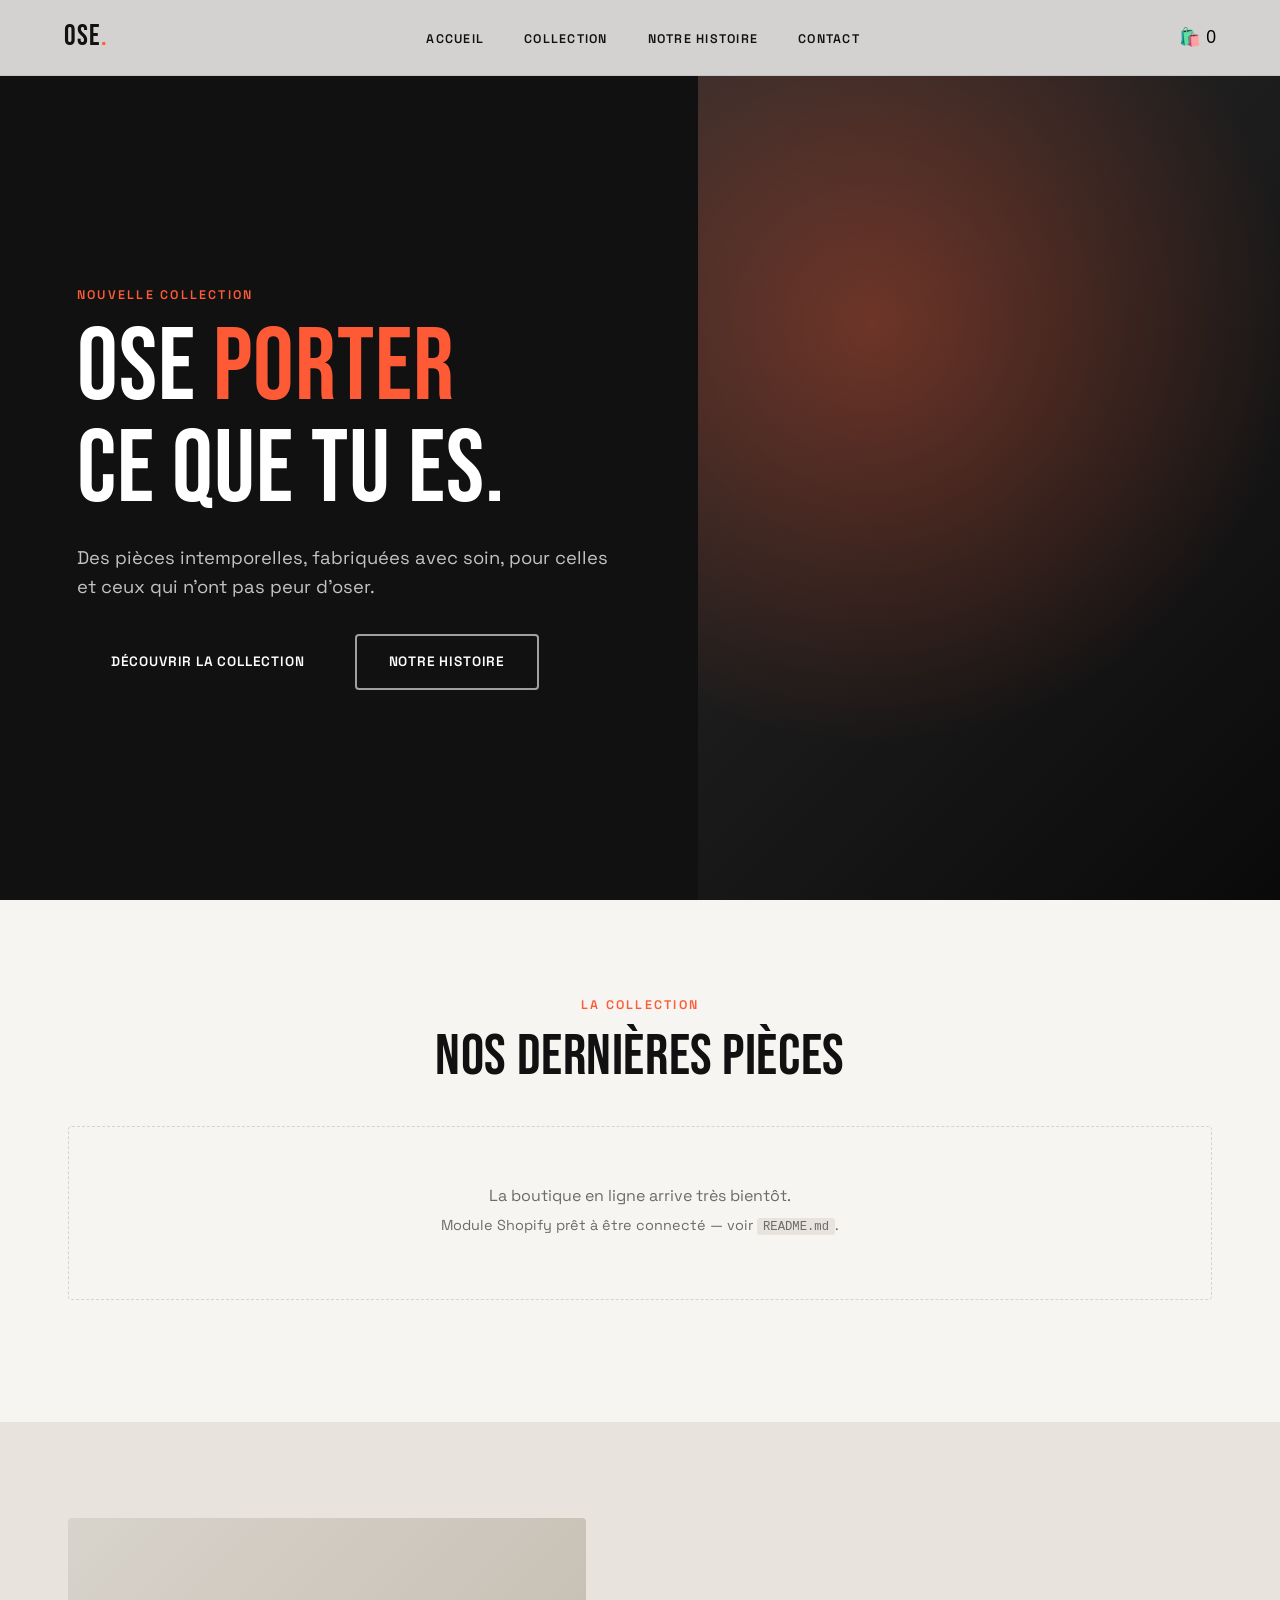
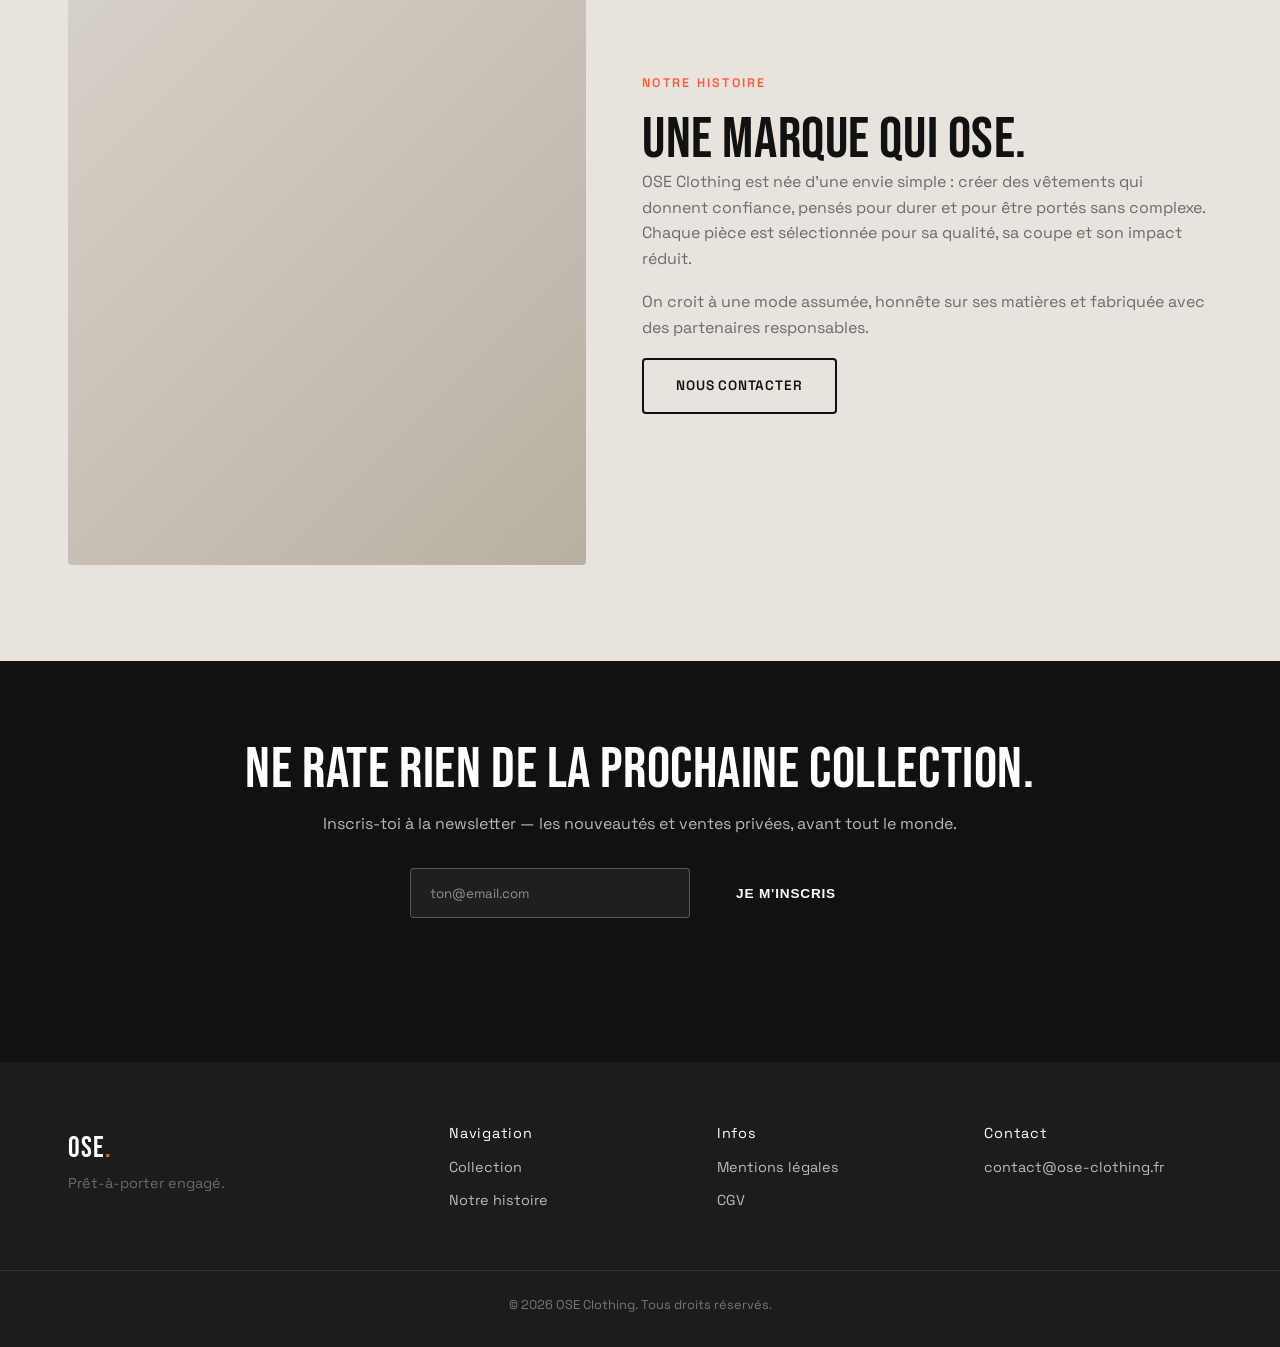
==== index.html @ 342256b7 "Landing page OSE Clothing avec module Shopify Buy Button Site statique inspiré de la structure lubac" ====
<!DOCTYPE html>
<html lang="fr">
<head>
  <meta charset="UTF-8" />
  <meta name="viewport" content="width=device-width, initial-scale=1.0" />
  <title>OSE Clothing — Prêt-à-porter engagé</title>
  <meta name="description" content="OSE Clothing — des vêtements pensés pour oser. Découvrez la collection et commandez en ligne." />
  <meta property="og:type" content="website" />
  <meta property="og:url" content="https://ose-clothing.fr/" />
  <meta property="og:title" content="OSE Clothing — Prêt-à-porter engagé" />
  <meta property="og:description" content="Des vêtements pensés pour oser. Découvrez la collection et commandez en ligne." />
  <meta property="og:image" content="https://ose-clothing.fr/og-image.jpg" />
  <meta name="twitter:card" content="summary_large_image" />
  <link rel="canonical" href="https://ose-clothing.fr/" />
  <link rel="icon" type="image/svg+xml" href="favicon.svg" />
  <link rel="preconnect" href="https://fonts.googleapis.com" />
  <link rel="preconnect" href="https://fonts.gstatic.com" crossorigin />
  <link href="https://fonts.googleapis.com/css2?family=Bebas+Neue&family=Space+Grotesk:wght@300;400;500;600;700&display=swap" rel="stylesheet" />
  <link rel="stylesheet" href="style.css" />
</head>
<body>

  <!-- ── NAVBAR ── -->
  <header id="navbar">
    <a href="#accueil" class="nav-logo">OSE<span>.</span></a>
    <nav>
      <ul class="nav-links" id="navLinks">
        <li><a href="#accueil">Accueil</a></li>
        <li><a href="#collection">Collection</a></li>
        <li><a href="#story">Notre histoire</a></li>
        <li><a href="#contact">Contact</a></li>
      </ul>
    </nav>
    <div class="nav-actions">
      <button class="cart-btn" id="cartBtn" aria-label="Panier">
        🛍️ <span id="cartCount">0</span>
      </button>
      <button class="nav-toggle" id="navToggle" aria-label="Menu">
        <span></span><span></span><span></span>
      </button>
    </div>
  </header>

  <!-- ── HERO ── -->
  <section id="accueil" class="hero">
    <div class="hero-content">
      <p class="eyebrow">Nouvelle collection</p>
      <h1>OSE <em>porter</em><br>ce que tu es.</h1>
      <p class="lead">Des pièces intemporelles, fabriquées avec soin, pour celles et ceux qui n'ont pas peur d'oser.</p>
      <div class="hero-actions">
        <a href="#collection" class="btn btn-primary">Découvrir la collection</a>
        <a href="#story" class="btn btn-ghost">Notre histoire</a>
      </div>
    </div>
    <div class="hero-visual" aria-hidden="true"></div>
  </section>

  <!-- ── COLLECTION / SHOPIFY ── -->
  <section id="collection" class="collection">
    <div class="container">
      <p class="eyebrow center">La collection</p>
      <h2 class="center">Nos dernières pièces</h2>

      <!-- Module boutique Shopify (Buy Button).
           Ce bloc est rempli automatiquement par le SDK Shopify Buy Button
           configuré dans script.js. Voir README.md pour brancher votre
           boutique Shopify (domaine + storefront access token + IDs produits). -->
      <div id="shopify-collection" class="shopify-collection">
        <!-- Fallback affiché tant que Shopify n'est pas connecté -->
        <div class="shop-placeholder">
          <p>La boutique en ligne arrive très bientôt.</p>
          <p class="muted">Module Shopify prêt à être connecté — voir <code>README.md</code>.</p>
        </div>
      </div>
    </div>
  </section>

  <!-- ── STORY ── -->
  <section id="story" class="story">
    <div class="container story-grid">
      <div class="story-visual" aria-hidden="true"></div>
      <div class="story-text">
        <p class="eyebrow">Notre histoire</p>
        <h2>Une marque qui ose.</h2>
        <p>OSE Clothing est née d'une envie simple : créer des vêtements qui donnent confiance, pensés pour durer et pour être portés sans complexe. Chaque pièce est sélectionnée pour sa qualité, sa coupe et son impact réduit.</p>
        <p>On croit à une mode assumée, honnête sur ses matières et fabriquée avec des partenaires responsables.</p>
        <a href="#contact" class="btn btn-outline">Nous contacter</a>
      </div>
    </div>
  </section>

  <!-- ── NEWSLETTER ── -->
  <section class="newsletter">
    <div class="container">
      <h2>Ne rate rien de la prochaine collection.</h2>
      <p>Inscris-toi à la newsletter — les nouveautés et ventes privées, avant tout le monde.</p>
      <form class="newsletter-form" id="newsletterForm">
        <input type="email" name="email" placeholder="ton@email.com" required />
        <button type="submit" class="btn btn-primary">Je m'inscris</button>
      </form>
      <p class="form-note" id="newsletterNote"></p>
    </div>
  </section>

  <!-- ── CONTACT / FOOTER ── -->
  <footer id="contact" class="footer">
    <div class="container footer-grid">
      <div>
        <a href="#accueil" class="nav-logo">OSE<span>.</span></a>
        <p class="muted">Prêt-à-porter engagé.</p>
      </div>
      <div>
        <h4>Navigation</h4>
        <ul>
          <li><a href="#collection">Collection</a></li>
          <li><a href="#story">Notre histoire</a></li>
        </ul>
      </div>
      <div>
        <h4>Infos</h4>
        <ul>
          <li><a href="mentions-legales.html">Mentions légales</a></li>
          <li><a href="cgv.html">CGV</a></li>
        </ul>
      </div>
      <div>
        <h4>Contact</h4>
        <ul>
          <li><a href="mailto:contact@ose-clothing.fr">contact@ose-clothing.fr</a></li>
        </ul>
      </div>
    </div>
    <p class="copyright">© <span id="year"></span> OSE Clothing. Tous droits réservés.</p>
  </footer>

  <script src="script.js"></script>
</body>
</html>
---- style.css ----
/* ============================================================
   OSE CLOTHING — STYLES
   ============================================================ */

:root {
  --black:        #111111;
  --off-black:    #1C1C1C;
  --white:        #FFFFFF;
  --off-white:    #F7F5F2;
  --stone:        #E8E3DC;
  --accent:       #FF5A36;
  --accent-dark:  #E1481F;
  --gray:         #6B6B6B;
  --light-gray:   #D8D3CB;

  --font-display: 'Bebas Neue', Impact, sans-serif;
  --font-sans:    'Space Grotesk', system-ui, sans-serif;

  --nav-h: 76px;
  --radius: 4px;
  --transition: .3s cubic-bezier(.4,0,.2,1);
}

*, *::before, *::after { box-sizing: border-box; margin: 0; padding: 0; }
html { scroll-behavior: smooth; font-size: 16px; }
body {
  font-family: var(--font-sans);
  background: var(--off-white);
  color: var(--black);
  line-height: 1.6;
  overflow-x: hidden;
}
img { max-width: 100%; height: auto; display: block; }
a { color: inherit; text-decoration: none; }
ul { list-style: none; }

.container {
  max-width: 1240px;
  margin: 0 auto;
  padding: 0 clamp(1.25rem, 5vw, 3rem);
}

h1, h2, h3, h4 {
  font-family: var(--font-display);
  font-weight: 400;
  letter-spacing: .01em;
  line-height: 1;
  text-transform: uppercase;
}
h1 { font-size: clamp(3rem, 8vw, 6.5rem); }
h2 { font-size: clamp(2.2rem, 5vw, 3.6rem); }
h3 { font-size: clamp(1.4rem, 2.5vw, 1.9rem); }
em { font-style: normal; color: var(--accent); }
p { color: var(--gray); }
p.lead { font-size: 1.15rem; color: var(--off-black); max-width: 46ch; }
.muted { color: var(--gray); font-size: .9rem; }

.eyebrow {
  display: inline-block;
  font-size: .78rem;
  font-weight: 600;
  letter-spacing: .18em;
  text-transform: uppercase;
  color: var(--accent);
  margin-bottom: .75rem;
}
.center { text-align: center; display: block; }
h2.center { text-align: center; margin-bottom: 2.5rem; }

/* ── Buttons ── */
.btn {
  display: inline-flex;
  align-items: center;
  gap: .5rem;
  padding: .95rem 2rem;
  border-radius: var(--radius);
  font-size: .85rem;
  font-weight: 600;
  letter-spacing: .06em;
  text-transform: uppercase;
  cursor: pointer;
  border: 2px solid transparent;
  transition: all var(--transition);
  white-space: nowrap;
}
.btn-primary { background: var(--black); color: var(--white); }
.btn-primary:hover { background: var(--accent); transform: translateY(-2px); }
.btn-ghost { color: var(--white); border-color: rgba(255,255,255,.6); }
.btn-ghost:hover { background: rgba(255,255,255,.12); border-color: var(--white); }
.btn-outline { color: var(--black); border-color: var(--black); }
.btn-outline:hover { background: var(--black); color: var(--white); }

/* ── NAVBAR ── */
#navbar {
  position: fixed; top: 0; left: 0; right: 0; height: var(--nav-h);
  display: flex; align-items: center; justify-content: space-between;
  padding: 0 5%; z-index: 1000;
  background: rgba(247,245,242,.85);
  backdrop-filter: blur(16px) saturate(160%);
  -webkit-backdrop-filter: blur(16px) saturate(160%);
  border-bottom: 1px solid rgba(17,17,17,.08);
}
.nav-logo {
  font-family: var(--font-display);
  font-size: 1.8rem;
  letter-spacing: .04em;
}
.nav-logo span { color: var(--accent); }
.nav-links { display: flex; gap: 2.5rem; }
.nav-links a {
  font-size: .78rem; font-weight: 600; letter-spacing: .1em; text-transform: uppercase;
  position: relative;
}
.nav-links a::after {
  content: ''; position: absolute; bottom: -6px; left: 0; width: 0; height: 2px;
  background: var(--accent); transition: width var(--transition);
}
.nav-links a:hover::after { width: 100%; }
.nav-actions { display: flex; align-items: center; gap: 1.25rem; }
.cart-btn {
  background: none; border: none; cursor: pointer; font-size: 1.1rem;
  display: flex; align-items: center; gap: .35rem;
}
.nav-toggle {
  display: none; flex-direction: column; gap: 5px; background: none; border: none; cursor: pointer; padding: 8px;
}
.nav-toggle span { display: block; width: 24px; height: 2px; background: var(--black); }

@media (max-width: 820px) {
  .nav-links {
    display: none; position: fixed; top: var(--nav-h); left: 0; right: 0;
    flex-direction: column; gap: 0; background: var(--off-white);
    border-bottom: 1px solid var(--light-gray); padding: .5rem 0;
  }
  .nav-links.open { display: flex; }
  .nav-links a { display: block; padding: 1rem 6%; }
  .nav-toggle { display: flex; }
}

/* ── HERO ── */
.hero {
  min-height: 100vh; padding-top: var(--nav-h);
  display: grid; grid-template-columns: 1.2fr 1fr;
  background: var(--black); color: var(--white);
  overflow: hidden;
}
.hero-content {
  display: flex; flex-direction: column; justify-content: center;
  padding: 3rem clamp(1.5rem, 6vw, 5rem);
}
.hero h1 { color: var(--white); margin-bottom: 1.25rem; }
.hero .lead { color: rgba(255,255,255,.75); margin-bottom: 2rem; }
.hero-actions { display: flex; gap: 1rem; flex-wrap: wrap; }
.hero-visual {
  background:
    radial-gradient(circle at 30% 30%, rgba(255,90,54,.35), transparent 60%),
    linear-gradient(135deg, #2A2A2A, #0A0A0A);
}
@media (max-width: 820px) {
  .hero { grid-template-columns: 1fr; }
  .hero-visual { min-height: 280px; order: -1; }
}

/* ── COLLECTION ── */
.collection { padding: 6rem 0; }
.shopify-collection { min-height: 200px; }
.shop-placeholder {
  border: 1px dashed var(--light-gray);
  border-radius: var(--radius);
  padding: 3.5rem 1.5rem;
  text-align: center;
}
.shop-placeholder p { margin-bottom: .35rem; }
.shop-placeholder code {
  background: var(--stone); padding: .1rem .4rem; border-radius: 3px; font-size: .85em;
}

/* product cards injected by Shopify Buy SDK land in this grid */
.shopify-buy-frame--product {
  border-radius: var(--radius) !important;
}

/* ── STORY ── */
.story { padding: 6rem 0; background: var(--stone); }
.story-grid {
  display: grid; grid-template-columns: 1fr 1.1fr; gap: 3.5rem; align-items: center;
}
.story-visual {
  aspect-ratio: 4/5; border-radius: var(--radius);
  background: linear-gradient(135deg, #D8D3CB, #B8B0A2);
}
.story-text p { margin-bottom: 1.1rem; }
@media (max-width: 820px) {
  .story-grid { grid-template-columns: 1fr; }
  .story-visual { aspect-ratio: 16/9; }
}

/* ── NEWSLETTER ── */
.newsletter {
  padding: 5rem 0; background: var(--black); color: var(--white); text-align: center;
}
.newsletter h2 { color: var(--white); margin-bottom: .75rem; }
.newsletter p { color: rgba(255,255,255,.7); margin-bottom: 2rem; }
.newsletter-form {
  display: flex; gap: .75rem; justify-content: center; flex-wrap: wrap; max-width: 460px; margin: 0 auto;
}
.newsletter-form input {
  flex: 1; min-width: 220px; padding: .95rem 1.2rem; border-radius: var(--radius);
  border: 1px solid rgba(255,255,255,.25); background: rgba(255,255,255,.06); color: var(--white); font-family: inherit;
}
.newsletter-form input::placeholder { color: rgba(255,255,255,.5); }
.form-note { margin-top: 1rem; font-size: .85rem; color: var(--accent); min-height: 1.2em; }

/* ── FOOTER ── */
.footer { background: var(--off-black); color: rgba(255,255,255,.7); padding: 4rem 0 2rem; }
.footer-grid {
  display: grid; grid-template-columns: 1.5fr 1fr 1fr 1fr; gap: 2.5rem; margin-bottom: 3rem;
}
.footer h4 { font-family: var(--font-sans); text-transform: none; font-size: .9rem; letter-spacing: .05em; color: var(--white); margin-bottom: 1rem; }
.footer ul li { margin-bottom: .6rem; font-size: .9rem; }
.footer ul a:hover { color: var(--accent); }
.footer .nav-logo { color: var(--white); }
.copyright {
  text-align: center; font-size: .8rem; color: rgba(255,255,255,.4);
  border-top: 1px solid rgba(255,255,255,.1); padding-top: 1.5rem;
}
@media (max-width: 820px) {
  .footer-grid { grid-template-columns: 1fr 1fr; }
}
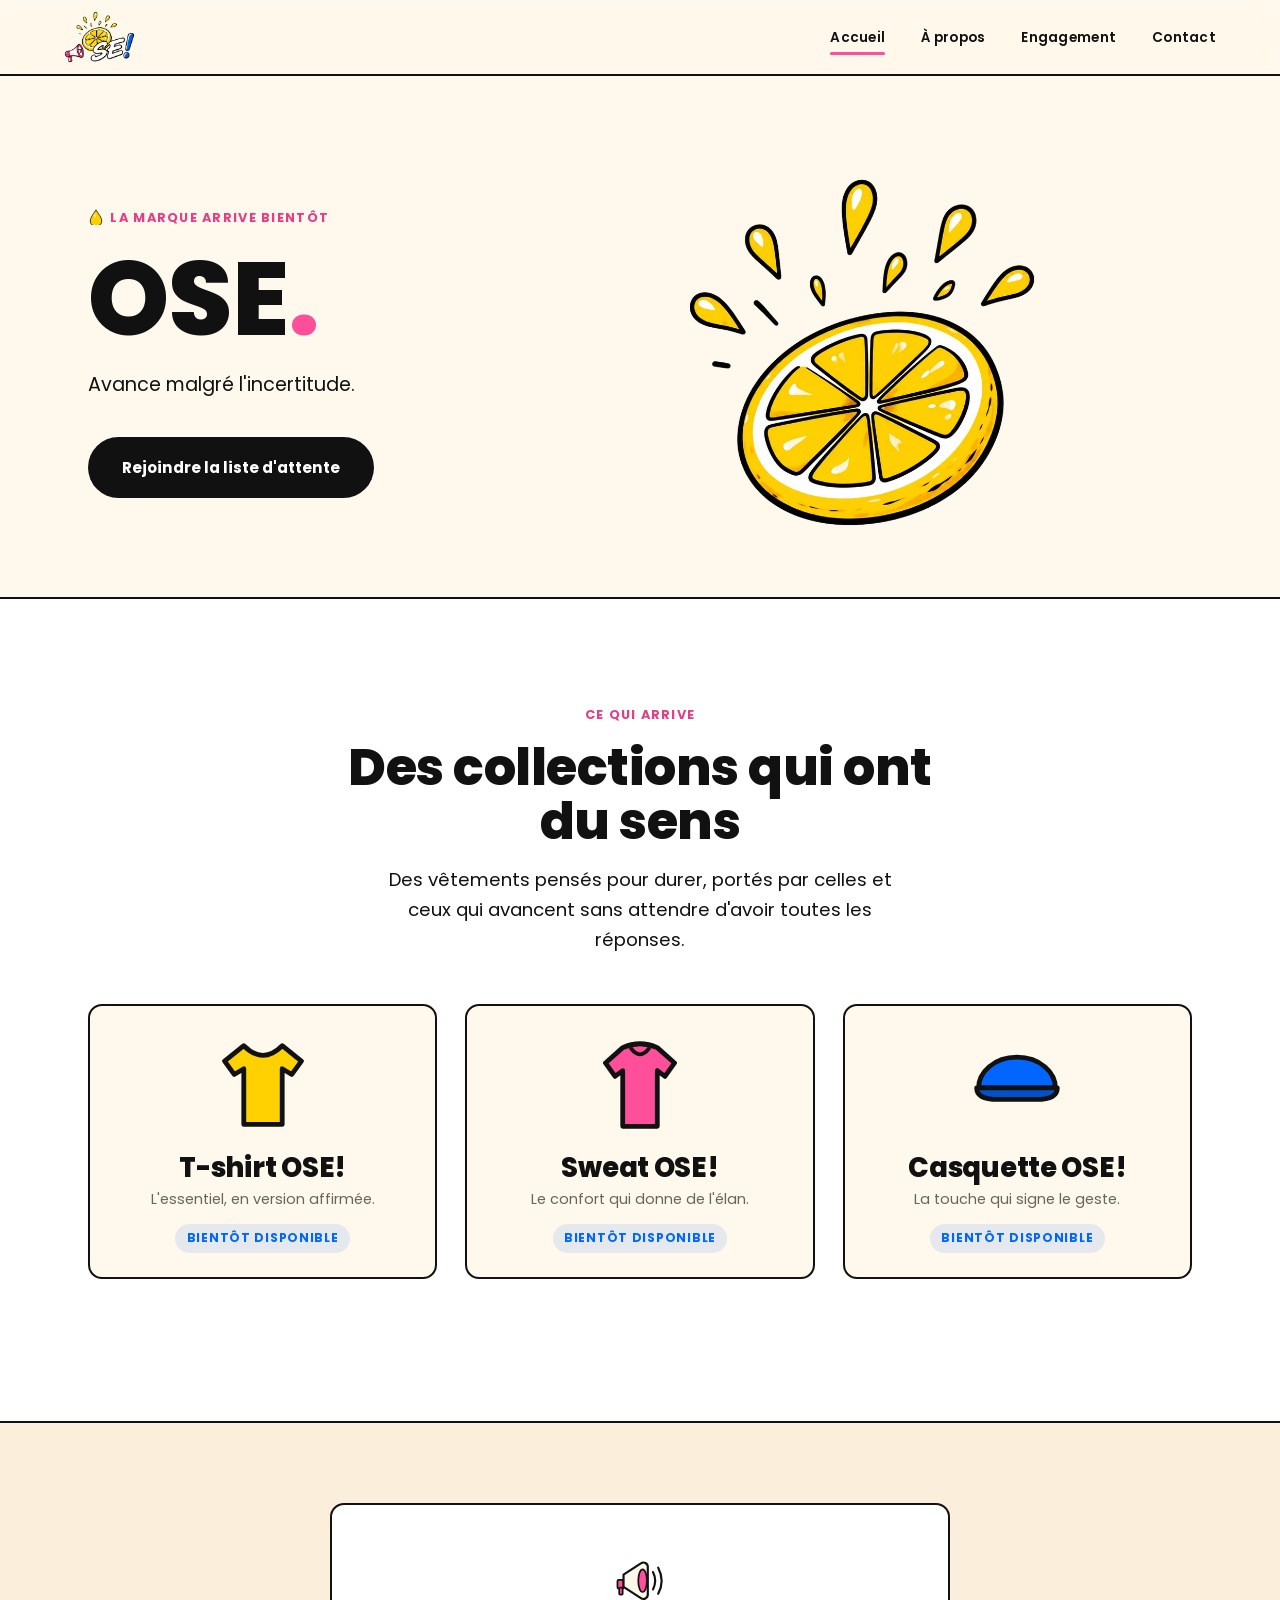
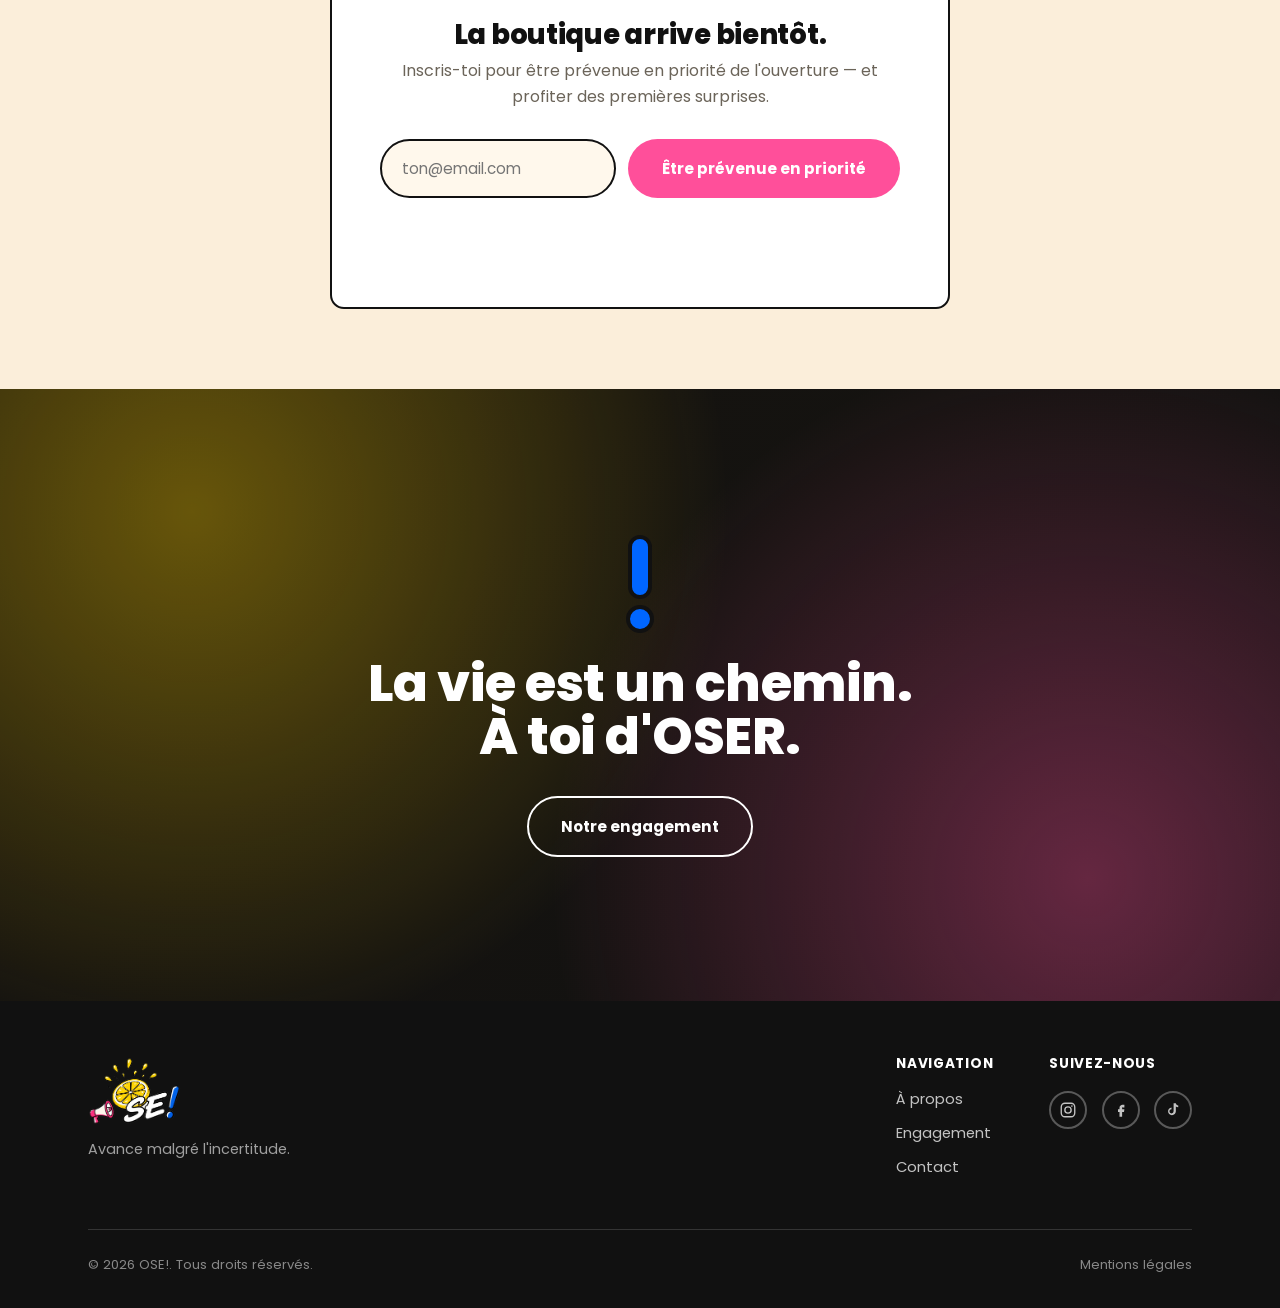
==== commit fe117248: "Fix favicon : utiliser la vraie photo du citron, pas la recréation SVG Le favicon.svg (recréation ve" ====
--- a/index.html
+++ b/index.html
@@ -1,138 +1,158 @@
 <!DOCTYPE html>
 <html lang="fr">
 <head>
-  <meta charset="UTF-8" />
-  <meta name="viewport" content="width=device-width, initial-scale=1.0" />
-  <title>OSE Clothing — Prêt-à-porter engagé</title>
-  <meta name="description" content="OSE Clothing — des vêtements pensés pour oser. Découvrez la collection et commandez en ligne." />
-  <meta property="og:type" content="website" />
-  <meta property="og:url" content="https://ose-clothing.fr/" />
-  <meta property="og:title" content="OSE Clothing — Prêt-à-porter engagé" />
-  <meta property="og:description" content="Des vêtements pensés pour oser. Découvrez la collection et commandez en ligne." />
-  <meta property="og:image" content="https://ose-clothing.fr/og-image.jpg" />
-  <meta name="twitter:card" content="summary_large_image" />
-  <link rel="canonical" href="https://ose-clothing.fr/" />
-  <link rel="icon" type="image/svg+xml" href="favicon.svg" />
-  <link rel="preconnect" href="https://fonts.googleapis.com" />
-  <link rel="preconnect" href="https://fonts.gstatic.com" crossorigin />
-  <link href="https://fonts.googleapis.com/css2?family=Bebas+Neue&family=Space+Grotesk:wght@300;400;500;600;700&display=swap" rel="stylesheet" />
-  <link rel="stylesheet" href="style.css" />
+<meta charset="UTF-8" />
+<meta name="viewport" content="width=device-width, initial-scale=1.0" />
+<title>OSE! — Avance malgré l'incertitude.</title>
+<meta name="description" content="OSE! est une marque de vêtements et accessoires pour celles et ceux qui avancent malgré l'incertitude. Rejoignez la liste d'attente avant l'ouverture de la boutique." />
+<meta property="og:type" content="website" />
+<meta property="og:url" content="https://ose-clothing.fr/" />
+<meta property="og:title" content="OSE! — Avance malgré l'incertitude." />
+<meta property="og:description" content="Une marque de vêtements et accessoires pour celles et ceux qui avancent malgré l'incertitude. Rejoignez la liste d'attente." />
+<meta property="og:image" content="https://ose-clothing.fr/assets/img/og-image.jpg" />
+<meta name="twitter:card" content="summary_large_image" />
+<link rel="canonical" href="https://ose-clothing.fr/" />
+<link rel="icon" type="image/png" sizes="32x32" href="/favicon-32.png" />
+<link rel="icon" type="image/png" sizes="512x512" href="/favicon-512.png" />
+<link rel="apple-touch-icon" href="/apple-touch-icon.png" />
+<link rel="stylesheet" href="/style.css" />
 </head>
 <body>
 
-  <!-- ── NAVBAR ── -->
-  <header id="navbar">
-    <a href="#accueil" class="nav-logo">OSE<span>.</span></a>
-    <nav>
-      <ul class="nav-links" id="navLinks">
-        <li><a href="#accueil">Accueil</a></li>
-        <li><a href="#collection">Collection</a></li>
-        <li><a href="#story">Notre histoire</a></li>
-        <li><a href="#contact">Contact</a></li>
-      </ul>
-    </nav>
-    <div class="nav-actions">
-      <button class="cart-btn" id="cartBtn" aria-label="Panier">
-        🛍️ <span id="cartCount">0</span>
-      </button>
-      <button class="nav-toggle" id="navToggle" aria-label="Menu">
-        <span></span><span></span><span></span>
-      </button>
-    </div>
-  </header>
+<header id="navbar">
+  <a href="/" class="logo-lockup" aria-label="OSE! — accueil">
+    <picture>
+      <source srcset="/assets/img/logo.webp" type="image/webp" />
+      <img src="/assets/img/logo.png" alt="OSE!" class="logo-img" width="900" height="661" />
+    </picture>
+  </a>
+  <nav>
+    <ul class="nav-links" id="navLinks">
+      <li><a href="/" class="active">Accueil</a></li>
+      <li><a href="/a-propos/">À propos</a></li>
+      <li><a href="/engagement/">Engagement</a></li>
+      <li><a href="/contact/">Contact</a></li>
+    </ul>
+  </nav>
+  <button class="nav-toggle" id="navToggle" aria-label="Menu">
+    <span></span><span></span><span></span>
+  </button>
+</header>
 
-  <!-- ── HERO ── -->
-  <section id="accueil" class="hero">
+<section class="hero">
+  <div class="container">
     <div class="hero-content">
-      <p class="eyebrow">Nouvelle collection</p>
-      <h1>OSE <em>porter</em><br>ce que tu es.</h1>
-      <p class="lead">Des pièces intemporelles, fabriquées avec soin, pour celles et ceux qui n'ont pas peur d'oser.</p>
+      <p class="eyebrow">
+        <svg width="16" height="16"><use href="/assets/icons.svg#icon-drop"/></svg>
+        La marque arrive bientôt
+      </p>
+      <h1>OSE<span class="dot">.</span></h1>
+      <p class="lead">Avance malgré l'incertitude.</p>
       <div class="hero-actions">
-        <a href="#collection" class="btn btn-primary">Découvrir la collection</a>
-        <a href="#story" class="btn btn-ghost">Notre histoire</a>
+        <a href="#liste-attente" class="btn btn-primary">Rejoindre la liste d'attente</a>
       </div>
     </div>
-    <div class="hero-visual" aria-hidden="true"></div>
-  </section>
+    <div class="hero-visual" aria-hidden="true">
+      <picture>
+        <source srcset="/assets/img/citron.webp" type="image/webp" />
+        <img src="/assets/img/citron.png" alt="" class="lemon-hero" width="699" height="700" loading="eager" />
+      </picture>
+    </div>
+  </div>
+</section>
 
-  <!-- ── COLLECTION / SHOPIFY ── -->
-  <section id="collection" class="collection">
-    <div class="container">
-      <p class="eyebrow center">La collection</p>
-      <h2 class="center">Nos dernières pièces</h2>
+<section class="collections" id="collections">
+  <div class="container">
+    <div class="section-head">
+      <p class="eyebrow center">Ce qui arrive</p>
+      <h2 class="center">Des collections qui ont du sens</h2>
+      <p class="lead center" style="margin: 0 auto;">Des vêtements pensés pour durer, portés par celles et ceux qui avancent sans attendre d'avoir toutes les réponses.</p>
+    </div>
+    <div class="product-grid">
+      <div class="product-card">
+        <svg class="product-icon"><use href="/assets/icons.svg#icon-tshirt"/></svg>
+        <h3>T-shirt OSE!</h3>
+        <p class="muted">L'essentiel, en version affirmée.</p>
+        <span class="tag">Bientôt disponible</span>
+      </div>
+      <div class="product-card">
+        <svg class="product-icon"><use href="/assets/icons.svg#icon-hoodie"/></svg>
+        <h3>Sweat OSE!</h3>
+        <p class="muted">Le confort qui donne de l'élan.</p>
+        <span class="tag">Bientôt disponible</span>
+      </div>
+      <div class="product-card">
+        <svg class="product-icon"><use href="/assets/icons.svg#icon-cap"/></svg>
+        <h3>Casquette OSE!</h3>
+        <p class="muted">La touche qui signe le geste.</p>
+        <span class="tag">Bientôt disponible</span>
+      </div>
+    </div>
+  </div>
+</section>
 
-      <!-- Module boutique Shopify (Buy Button).
-           Ce bloc est rempli automatiquement par le SDK Shopify Buy Button
-           configuré dans script.js. Voir README.md pour brancher votre
-           boutique Shopify (domaine + storefront access token + IDs produits). -->
-      <div id="shopify-collection" class="shopify-collection">
-        <!-- Fallback affiché tant que Shopify n'est pas connecté -->
-        <div class="shop-placeholder">
-          <p>La boutique en ligne arrive très bientôt.</p>
-          <p class="muted">Module Shopify prêt à être connecté — voir <code>README.md</code>.</p>
+<section class="waitlist" id="liste-attente">
+  <div class="container">
+    <div class="waitlist-box">
+      <svg class="megaphone-icon"><use href="/assets/icons.svg#icon-megaphone"/></svg>
+      <h3>La boutique arrive bientôt.</h3>
+      <p>Inscris-toi pour être prévenue en priorité de l'ouverture — et profiter des premières surprises.</p>
+      <form class="waitlist-form" id="waitlistForm" action="https://formspree.io/f/VOTRE_ID_FORMSPREE" method="POST">
+        <input type="email" name="email" placeholder="ton@email.com" required aria-label="Adresse email" />
+        <input type="text" name="_gotcha" class="form-hp" tabindex="-1" autocomplete="off" />
+        <button type="submit" class="btn btn-pink">Être prévenue en priorité</button>
+      </form>
+      <p class="form-note" id="waitlistNote"></p>
+    </div>
+  </div>
+</section>
+
+<section class="engagement-block">
+  <div class="container">
+    <svg width="40" height="100" style="margin: 0 auto 1.5rem;"><use href="/assets/icons.svg#icon-bang"/></svg>
+    <h2>La vie est un chemin.<br>À toi d'OSER.</h2>
+    <a href="/engagement/" class="btn btn-outline" style="border-color:#fff; color:#fff;">Notre engagement</a>
+  </div>
+</section>
+
+<footer class="footer">
+  <div class="container">
+    <div class="footer-top">
+      <div>
+        <a href="/" class="logo-lockup">
+          <picture>
+            <source srcset="/assets/img/logo.webp" type="image/webp" />
+            <img src="/assets/img/logo.png" alt="OSE!" class="logo-img logo-img-footer" width="900" height="661" />
+          </picture>
+        </a>
+        <p class="footer-baseline">Avance malgré l'incertitude.</p>
+      </div>
+      <div class="footer-cols">
+        <div class="footer-col">
+          <h4>Navigation</h4>
+          <ul>
+            <li><a href="/a-propos/">À propos</a></li>
+            <li><a href="/engagement/">Engagement</a></li>
+            <li><a href="/contact/">Contact</a></li>
+          </ul>
+        </div>
+        <div class="footer-col">
+          <h4>Suivez-nous</h4>
+          <div class="footer-social">
+            <a href="https://instagram.com/" aria-label="Instagram" target="_blank" rel="noopener"><svg><use href="/assets/icons.svg#icon-instagram"/></svg></a>
+            <a href="https://facebook.com/" aria-label="Facebook" target="_blank" rel="noopener"><svg><use href="/assets/icons.svg#icon-facebook"/></svg></a>
+            <a href="https://tiktok.com/" aria-label="TikTok" target="_blank" rel="noopener"><svg><use href="/assets/icons.svg#icon-tiktok"/></svg></a>
+          </div>
         </div>
       </div>
     </div>
-  </section>
+    <div class="footer-bottom">
+      <span>© <span id="year"></span> OSE!. Tous droits réservés.</span>
+      <a href="/mentions-legales/">Mentions légales</a>
+    </div>
+  </div>
+</footer>
 
-  <!-- ── STORY ── -->
-  <section id="story" class="story">
-    <div class="container story-grid">
-      <div class="story-visual" aria-hidden="true"></div>
-      <div class="story-text">
-        <p class="eyebrow">Notre histoire</p>
-        <h2>Une marque qui ose.</h2>
-        <p>OSE Clothing est née d'une envie simple : créer des vêtements qui donnent confiance, pensés pour durer et pour être portés sans complexe. Chaque pièce est sélectionnée pour sa qualité, sa coupe et son impact réduit.</p>
-        <p>On croit à une mode assumée, honnête sur ses matières et fabriquée avec des partenaires responsables.</p>
-        <a href="#contact" class="btn btn-outline">Nous contacter</a>
-      </div>
-    </div>
-  </section>
-
-  <!-- ── NEWSLETTER ── -->
-  <section class="newsletter">
-    <div class="container">
-      <h2>Ne rate rien de la prochaine collection.</h2>
-      <p>Inscris-toi à la newsletter — les nouveautés et ventes privées, avant tout le monde.</p>
-      <form class="newsletter-form" id="newsletterForm">
-        <input type="email" name="email" placeholder="ton@email.com" required />
-        <button type="submit" class="btn btn-primary">Je m'inscris</button>
-      </form>
-      <p class="form-note" id="newsletterNote"></p>
-    </div>
-  </section>
-
-  <!-- ── CONTACT / FOOTER ── -->
-  <footer id="contact" class="footer">
-    <div class="container footer-grid">
-      <div>
-        <a href="#accueil" class="nav-logo">OSE<span>.</span></a>
-        <p class="muted">Prêt-à-porter engagé.</p>
-      </div>
-      <div>
-        <h4>Navigation</h4>
-        <ul>
-          <li><a href="#collection">Collection</a></li>
-          <li><a href="#story">Notre histoire</a></li>
-        </ul>
-      </div>
-      <div>
-        <h4>Infos</h4>
-        <ul>
-          <li><a href="mentions-legales.html">Mentions légales</a></li>
-          <li><a href="cgv.html">CGV</a></li>
-        </ul>
-      </div>
-      <div>
-        <h4>Contact</h4>
-        <ul>
-          <li><a href="mailto:contact@ose-clothing.fr">contact@ose-clothing.fr</a></li>
-        </ul>
-      </div>
-    </div>
-    <p class="copyright">© <span id="year"></span> OSE Clothing. Tous droits réservés.</p>
-  </footer>
-
-  <script src="script.js"></script>
+<script src="/script.js"></script>
 </body>
 </html>
--- a/style.css
+++ b/style.css
@@ -1,136 +1,141 @@
 /* ============================================================
-   OSE CLOTHING — STYLES
+   OSE — STYLES
    ============================================================ */
 
+@import url('https://fonts.googleapis.com/css2?family=Poppins:wght@400;600;700;800&display=swap');
+
 :root {
-  --black:        #111111;
-  --off-black:    #1C1C1C;
-  --white:        #FFFFFF;
-  --off-white:    #F7F5F2;
-  --stone:        #E8E3DC;
-  --accent:       #FF5A36;
-  --accent-dark:  #E1481F;
-  --gray:         #6B6B6B;
-  --light-gray:   #D8D3CB;
-
-  --font-display: 'Bebas Neue', Impact, sans-serif;
-  --font-sans:    'Space Grotesk', system-ui, sans-serif;
+  --pink:        #FF4F9A;
+  --pink-dark:   #E63D85;
+  --yellow:      #FFD100;
+  --yellow-dark: #E6BC00;
+  --blue:        #0066FF;
+  --blue-dark:   #0052CC;
+  --black:       #111111;
+  --cream:       #FFF8EC;
+  --cream-alt:   #FBEEDA;
+  --white:       #FFFFFF;
+  --gray:        #6B6459;
+
+  --font-display: 'Poppins', system-ui, sans-serif;
+  --font-body:    'Poppins', system-ui, sans-serif;
 
   --nav-h: 76px;
-  --radius: 4px;
-  --transition: .3s cubic-bezier(.4,0,.2,1);
+  --radius: 14px;
+  --radius-pill: 100px;
+  --transition: .25s cubic-bezier(.4,0,.2,1);
 }
 
 *, *::before, *::after { box-sizing: border-box; margin: 0; padding: 0; }
 html { scroll-behavior: smooth; font-size: 16px; }
 body {
-  font-family: var(--font-sans);
-  background: var(--off-white);
+  font-family: var(--font-body);
+  font-weight: 400;
+  background: var(--cream);
   color: var(--black);
-  line-height: 1.6;
+  line-height: 1.65;
   overflow-x: hidden;
 }
-img { max-width: 100%; height: auto; display: block; }
+img, svg { max-width: 100%; height: auto; display: block; }
 a { color: inherit; text-decoration: none; }
 ul { list-style: none; }
+button { font-family: inherit; }
 
 .container {
-  max-width: 1240px;
+  max-width: 1200px;
   margin: 0 auto;
   padding: 0 clamp(1.25rem, 5vw, 3rem);
 }
 
 h1, h2, h3, h4 {
   font-family: var(--font-display);
-  font-weight: 400;
-  letter-spacing: .01em;
-  line-height: 1;
+  font-weight: 800;
+  line-height: 1.05;
+  letter-spacing: -.01em;
+}
+h1 { font-size: clamp(3rem, 9vw, 6.5rem); }
+h2 { font-size: clamp(2rem, 4.5vw, 3.2rem); }
+h3 { font-size: clamp(1.3rem, 2.5vw, 1.7rem); }
+p  { color: var(--gray); }
+p.lead { font-size: 1.15rem; color: var(--black); max-width: 46ch; }
+.muted { color: var(--gray); font-size: .9rem; }
+
+.eyebrow {
+  display: inline-flex;
+  align-items: center;
+  gap: .4rem;
+  font-size: .8rem;
+  font-weight: 700;
+  letter-spacing: .1em;
   text-transform: uppercase;
-}
-h1 { font-size: clamp(3rem, 8vw, 6.5rem); }
-h2 { font-size: clamp(2.2rem, 5vw, 3.6rem); }
-h3 { font-size: clamp(1.4rem, 2.5vw, 1.9rem); }
-em { font-style: normal; color: var(--accent); }
-p { color: var(--gray); }
-p.lead { font-size: 1.15rem; color: var(--off-black); max-width: 46ch; }
-.muted { color: var(--gray); font-size: .9rem; }
-
-.eyebrow {
-  display: inline-block;
-  font-size: .78rem;
-  font-weight: 600;
-  letter-spacing: .18em;
-  text-transform: uppercase;
-  color: var(--accent);
-  margin-bottom: .75rem;
-}
-.center { text-align: center; display: block; }
-h2.center { text-align: center; margin-bottom: 2.5rem; }
+  color: var(--pink-dark);
+  margin-bottom: 1rem;
+}
+.center { text-align: center; }
+h2.center { margin: 0 auto 1rem; }
+.section-head { text-align: center; max-width: 620px; margin: 0 auto 3rem; }
 
 /* ── Buttons ── */
 .btn {
   display: inline-flex;
   align-items: center;
-  gap: .5rem;
-  padding: .95rem 2rem;
-  border-radius: var(--radius);
-  font-size: .85rem;
-  font-weight: 600;
-  letter-spacing: .06em;
-  text-transform: uppercase;
+  gap: .55rem;
+  padding: 1rem 2rem;
+  border-radius: var(--radius-pill);
+  font-family: var(--font-display);
+  font-size: .95rem;
+  font-weight: 700;
   cursor: pointer;
   border: 2px solid transparent;
-  transition: all var(--transition);
+  transition: transform var(--transition), background var(--transition), box-shadow var(--transition);
   white-space: nowrap;
 }
 .btn-primary { background: var(--black); color: var(--white); }
-.btn-primary:hover { background: var(--accent); transform: translateY(-2px); }
-.btn-ghost { color: var(--white); border-color: rgba(255,255,255,.6); }
-.btn-ghost:hover { background: rgba(255,255,255,.12); border-color: var(--white); }
-.btn-outline { color: var(--black); border-color: var(--black); }
+.btn-primary:hover { transform: translateY(-2px); box-shadow: 0 10px 24px rgba(17,17,17,.25); }
+.btn-outline { color: var(--black); border-color: var(--black); background: transparent; }
 .btn-outline:hover { background: var(--black); color: var(--white); }
+.btn-pink { background: var(--pink); color: var(--white); }
+.btn-pink:hover { background: var(--pink-dark); transform: translateY(-2px); }
 
 /* ── NAVBAR ── */
 #navbar {
-  position: fixed; top: 0; left: 0; right: 0; height: var(--nav-h);
+  position: sticky; top: 0; left: 0; right: 0; height: var(--nav-h);
   display: flex; align-items: center; justify-content: space-between;
   padding: 0 5%; z-index: 1000;
-  background: rgba(247,245,242,.85);
-  backdrop-filter: blur(16px) saturate(160%);
-  -webkit-backdrop-filter: blur(16px) saturate(160%);
-  border-bottom: 1px solid rgba(17,17,17,.08);
-}
-.nav-logo {
-  font-family: var(--font-display);
-  font-size: 1.8rem;
-  letter-spacing: .04em;
-}
-.nav-logo span { color: var(--accent); }
-.nav-links { display: flex; gap: 2.5rem; }
+  background: rgba(255,248,236,.88);
+  backdrop-filter: blur(14px) saturate(160%);
+  -webkit-backdrop-filter: blur(14px) saturate(160%);
+  border-bottom: 2px solid var(--black);
+}
+.logo-lockup { display: flex; align-items: center; }
+.logo-img { height: 52px; width: auto; }
+.logo-img-footer { height: 68px; }
+@media (max-width: 480px) {
+  .logo-img { height: 42px; }
+}
+
+.nav-links { display: flex; gap: 2.25rem; }
 .nav-links a {
-  font-size: .78rem; font-weight: 600; letter-spacing: .1em; text-transform: uppercase;
-  position: relative;
+  font-size: .85rem; font-weight: 600; letter-spacing: .02em;
+  position: relative; padding: .25rem 0;
 }
 .nav-links a::after {
-  content: ''; position: absolute; bottom: -6px; left: 0; width: 0; height: 2px;
-  background: var(--accent); transition: width var(--transition);
-}
-.nav-links a:hover::after { width: 100%; }
-.nav-actions { display: flex; align-items: center; gap: 1.25rem; }
-.cart-btn {
-  background: none; border: none; cursor: pointer; font-size: 1.1rem;
-  display: flex; align-items: center; gap: .35rem;
-}
+  content: ''; position: absolute; bottom: -4px; left: 0; width: 0; height: 3px;
+  background: var(--pink); border-radius: 2px; transition: width var(--transition);
+}
+.nav-links a:hover::after,
+.nav-links a.active::after { width: 100%; }
+
 .nav-toggle {
   display: none; flex-direction: column; gap: 5px; background: none; border: none; cursor: pointer; padding: 8px;
 }
-.nav-toggle span { display: block; width: 24px; height: 2px; background: var(--black); }
+.nav-toggle span { display: block; width: 24px; height: 3px; border-radius: 2px; background: var(--black); }
 
 @media (max-width: 820px) {
   .nav-links {
     display: none; position: fixed; top: var(--nav-h); left: 0; right: 0;
-    flex-direction: column; gap: 0; background: var(--off-white);
-    border-bottom: 1px solid var(--light-gray); padding: .5rem 0;
+    flex-direction: column; gap: 0; background: var(--cream);
+    border-bottom: 2px solid var(--black); padding: .5rem 0;
   }
   .nav-links.open { display: flex; }
   .nav-links a { display: block; padding: 1rem 6%; }
@@ -139,91 +144,150 @@
 
 /* ── HERO ── */
 .hero {
-  min-height: 100vh; padding-top: var(--nav-h);
-  display: grid; grid-template-columns: 1.2fr 1fr;
-  background: var(--black); color: var(--white);
+  background: var(--cream);
+  padding: clamp(3rem, 8vw, 6rem) 0 clamp(2rem, 6vw, 4rem);
+  position: relative;
   overflow: hidden;
 }
-.hero-content {
-  display: flex; flex-direction: column; justify-content: center;
-  padding: 3rem clamp(1.5rem, 6vw, 5rem);
-}
-.hero h1 { color: var(--white); margin-bottom: 1.25rem; }
-.hero .lead { color: rgba(255,255,255,.75); margin-bottom: 2rem; }
-.hero-actions { display: flex; gap: 1rem; flex-wrap: wrap; }
+.hero .container {
+  display: grid; grid-template-columns: 1.1fr 1fr; gap: 2rem; align-items: center;
+}
+.hero-content { position: relative; z-index: 2; }
+.hero h1 { margin-bottom: 1rem; }
+.hero h1 .dot { color: var(--pink); }
+.hero .lead { margin-bottom: 2.25rem; font-size: 1.2rem; }
 .hero-visual {
+  position: relative; display: flex; align-items: center; justify-content: center;
+  min-height: 320px;
+}
+.hero-visual .lemon-hero { width: min(360px, 80%); position: relative; z-index: 2; }
+.hero-visual .drop {
+  position: absolute; z-index: 1;
+}
+@media (max-width: 900px) {
+  .hero .container { grid-template-columns: 1fr; text-align: center; }
+  .hero .lead { margin-left: auto; margin-right: auto; }
+  .hero-visual { order: -1; min-height: 240px; }
+}
+
+/* ── COLLECTIONS PREVIEW ── */
+.collections { padding: clamp(4rem, 8vw, 6.5rem) 0; background: var(--white); border-top: 2px solid var(--black); border-bottom: 2px solid var(--black); }
+.product-grid {
+  display: grid; grid-template-columns: repeat(3, 1fr); gap: 1.75rem; margin-bottom: 2.5rem;
+}
+.product-card {
+  background: var(--cream);
+  border: 2px solid var(--black);
+  border-radius: var(--radius);
+  padding: 2rem 1.5rem 1.5rem;
+  text-align: center;
+  transition: transform var(--transition);
+}
+.product-card:hover { transform: translateY(-6px); }
+.product-card .product-icon { width: 96px; height: 96px; margin: 0 auto 1.25rem; }
+.product-card h3 { margin-bottom: .35rem; }
+.product-card .tag {
+  display: inline-block; margin-top: .75rem;
+  font-size: .75rem; font-weight: 700; letter-spacing: .06em; text-transform: uppercase;
+  color: var(--blue); background: rgba(0,102,255,.1); padding: .3rem .7rem; border-radius: var(--radius-pill);
+}
+@media (max-width: 760px) {
+  .product-grid { grid-template-columns: 1fr; }
+}
+.collections-cta { text-align: center; }
+
+/* ── EMAIL CAPTURE ── */
+.waitlist { padding: clamp(3rem, 7vw, 5rem) 0; background: var(--cream-alt); }
+.waitlist-box {
+  max-width: 620px; margin: 0 auto; text-align: center;
+  background: var(--white); border: 2px solid var(--black); border-radius: var(--radius);
+  padding: clamp(2rem, 5vw, 3rem);
+}
+.waitlist-box .megaphone-icon { width: 52px; height: 52px; margin: 0 auto 1rem; }
+.waitlist-box h3 { margin-bottom: .5rem; }
+.waitlist-box p { margin-bottom: 1.75rem; }
+.waitlist-form {
+  display: flex; gap: .75rem; flex-wrap: wrap; justify-content: center;
+}
+.waitlist-form input[type="email"] {
+  flex: 1; min-width: 220px; padding: 1rem 1.25rem; border-radius: var(--radius-pill);
+  border: 2px solid var(--black); font-family: inherit; font-size: .95rem; background: var(--cream);
+}
+.waitlist-form input[type="email"]:focus { outline: 3px solid var(--blue); outline-offset: 2px; }
+.form-note { margin-top: 1rem; font-size: .88rem; font-weight: 600; color: var(--pink-dark); min-height: 1.2em; }
+.form-hp { position: absolute; left: -9999px; width: 1px; height: 1px; overflow: hidden; }
+
+/* ── ENGAGEMENT / STORY BLOCK ── */
+.engagement-block {
+  position: relative;
+  padding: clamp(5rem, 12vw, 9rem) 0;
   background:
-    radial-gradient(circle at 30% 30%, rgba(255,90,54,.35), transparent 60%),
-    linear-gradient(135deg, #2A2A2A, #0A0A0A);
-}
+    radial-gradient(circle at 15% 20%, rgba(255,209,0,.35), transparent 45%),
+    radial-gradient(circle at 85% 80%, rgba(255,79,154,.35), transparent 45%),
+    linear-gradient(135deg, #17140F, var(--black));
+  color: var(--white);
+  text-align: center;
+  overflow: hidden;
+}
+.engagement-block .container { position: relative; z-index: 2; max-width: 720px; }
+.engagement-block h2 { color: var(--white); margin-bottom: 2rem; }
+.engagement-block .exclaim { color: var(--blue); }
+
+/* ── GENERIC PAGE HERO (sous-pages) ── */
+.page-hero { padding: clamp(3rem, 7vw, 5rem) 0 2.5rem; background: var(--cream); text-align: center; }
+.page-hero h1 { font-size: clamp(2.4rem, 6vw, 4rem); }
+.page-hero p { max-width: 56ch; margin: 1rem auto 0; font-size: 1.1rem; }
+
+.content-section { padding: clamp(2.5rem, 6vw, 4.5rem) 0; }
+.content-section + .content-section { border-top: 2px solid var(--black); }
+.content-grid { display: grid; grid-template-columns: 1fr 1fr; gap: 3rem; align-items: center; }
+.content-grid .visual {
+  aspect-ratio: 4/5; border-radius: var(--radius); border: 2px solid var(--black);
+  background: radial-gradient(circle at 30% 30%, var(--yellow), var(--cream-alt) 70%);
+  display: flex; align-items: center; justify-content: center;
+}
+.content-grid .visual svg { width: 55%; }
+.content-section p + p { margin-top: 1rem; }
 @media (max-width: 820px) {
-  .hero { grid-template-columns: 1fr; }
-  .hero-visual { min-height: 280px; order: -1; }
-}
-
-/* ── COLLECTION ── */
-.collection { padding: 6rem 0; }
-.shopify-collection { min-height: 200px; }
-.shop-placeholder {
-  border: 1px dashed var(--light-gray);
-  border-radius: var(--radius);
-  padding: 3.5rem 1.5rem;
-  text-align: center;
-}
-.shop-placeholder p { margin-bottom: .35rem; }
-.shop-placeholder code {
-  background: var(--stone); padding: .1rem .4rem; border-radius: 3px; font-size: .85em;
-}
-
-/* product cards injected by Shopify Buy SDK land in this grid */
-.shopify-buy-frame--product {
-  border-radius: var(--radius) !important;
-}
-
-/* ── STORY ── */
-.story { padding: 6rem 0; background: var(--stone); }
-.story-grid {
-  display: grid; grid-template-columns: 1fr 1.1fr; gap: 3.5rem; align-items: center;
-}
-.story-visual {
-  aspect-ratio: 4/5; border-radius: var(--radius);
-  background: linear-gradient(135deg, #D8D3CB, #B8B0A2);
-}
-.story-text p { margin-bottom: 1.1rem; }
-@media (max-width: 820px) {
-  .story-grid { grid-template-columns: 1fr; }
-  .story-visual { aspect-ratio: 16/9; }
-}
-
-/* ── NEWSLETTER ── */
-.newsletter {
-  padding: 5rem 0; background: var(--black); color: var(--white); text-align: center;
-}
-.newsletter h2 { color: var(--white); margin-bottom: .75rem; }
-.newsletter p { color: rgba(255,255,255,.7); margin-bottom: 2rem; }
-.newsletter-form {
-  display: flex; gap: .75rem; justify-content: center; flex-wrap: wrap; max-width: 460px; margin: 0 auto;
-}
-.newsletter-form input {
-  flex: 1; min-width: 220px; padding: .95rem 1.2rem; border-radius: var(--radius);
-  border: 1px solid rgba(255,255,255,.25); background: rgba(255,255,255,.06); color: var(--white); font-family: inherit;
-}
-.newsletter-form input::placeholder { color: rgba(255,255,255,.5); }
-.form-note { margin-top: 1rem; font-size: .85rem; color: var(--accent); min-height: 1.2em; }
+  .content-grid { grid-template-columns: 1fr; }
+}
+
+.values-grid { display: grid; grid-template-columns: repeat(3, 1fr); gap: 1.5rem; margin-top: 2.5rem; }
+.value-card { border: 2px solid var(--black); border-radius: var(--radius); padding: 1.75rem; background: var(--white); }
+.value-card .icon { width: 44px; height: 44px; margin-bottom: 1rem; }
+.value-card h3 { margin-bottom: .5rem; font-size: 1.15rem; }
+@media (max-width: 760px) { .values-grid { grid-template-columns: 1fr; } }
+
+/* ── CONTACT FORM ── */
+.contact-form { max-width: 560px; margin: 0 auto; display: flex; flex-direction: column; gap: 1.1rem; }
+.field label { display: block; font-weight: 600; font-size: .9rem; margin-bottom: .4rem; }
+.field input, .field textarea {
+  width: 100%; padding: .85rem 1.1rem; border-radius: 10px; border: 2px solid var(--black);
+  font-family: inherit; font-size: .95rem; background: var(--white);
+}
+.field textarea { resize: vertical; min-height: 130px; }
+.field input:focus, .field textarea:focus { outline: 3px solid var(--blue); outline-offset: 1px; }
+.contact-form .btn { align-self: flex-start; }
+.contact-alt { margin-top: 2.5rem; text-align: center; }
+.contact-alt a { font-weight: 700; color: var(--blue); }
 
 /* ── FOOTER ── */
-.footer { background: var(--off-black); color: rgba(255,255,255,.7); padding: 4rem 0 2rem; }
-.footer-grid {
-  display: grid; grid-template-columns: 1.5fr 1fr 1fr 1fr; gap: 2.5rem; margin-bottom: 3rem;
-}
-.footer h4 { font-family: var(--font-sans); text-transform: none; font-size: .9rem; letter-spacing: .05em; color: var(--white); margin-bottom: 1rem; }
-.footer ul li { margin-bottom: .6rem; font-size: .9rem; }
-.footer ul a:hover { color: var(--accent); }
-.footer .nav-logo { color: var(--white); }
-.copyright {
-  text-align: center; font-size: .8rem; color: rgba(255,255,255,.4);
-  border-top: 1px solid rgba(255,255,255,.1); padding-top: 1.5rem;
-}
-@media (max-width: 820px) {
-  .footer-grid { grid-template-columns: 1fr 1fr; }
-}
+.footer { background: var(--black); color: rgba(255,255,255,.75); padding: 3.5rem 0 2rem; }
+.footer-top { display: flex; flex-wrap: wrap; justify-content: space-between; gap: 2.5rem; margin-bottom: 2.5rem; }
+.footer-baseline { margin-top: .8rem; font-size: .9rem; color: rgba(255,255,255,.6); max-width: 26ch; }
+.footer-cols { display: flex; gap: 3.5rem; flex-wrap: wrap; }
+.footer-col h4 { font-family: var(--font-body); font-weight: 700; font-size: .85rem; letter-spacing: .05em; text-transform: uppercase; color: var(--white); margin-bottom: 1rem; }
+.footer-col ul li { margin-bottom: .6rem; font-size: .92rem; }
+.footer-col ul a:hover { color: var(--yellow); }
+.footer-social { display: flex; gap: .9rem; margin-top: 1.25rem; }
+.footer-social a {
+  width: 38px; height: 38px; border-radius: 50%; border: 2px solid rgba(255,255,255,.3);
+  display: flex; align-items: center; justify-content: center; transition: border-color var(--transition), background var(--transition);
+}
+.footer-social a:hover { border-color: var(--pink); background: rgba(255,79,154,.15); }
+.footer-social svg { width: 18px; height: 18px; }
+.footer-bottom {
+  display: flex; flex-wrap: wrap; gap: 1rem; justify-content: space-between; align-items: center;
+  border-top: 1px solid rgba(255,255,255,.15); padding-top: 1.5rem; font-size: .82rem; color: rgba(255,255,255,.5);
+}
+.footer-bottom a:hover { color: var(--white); }
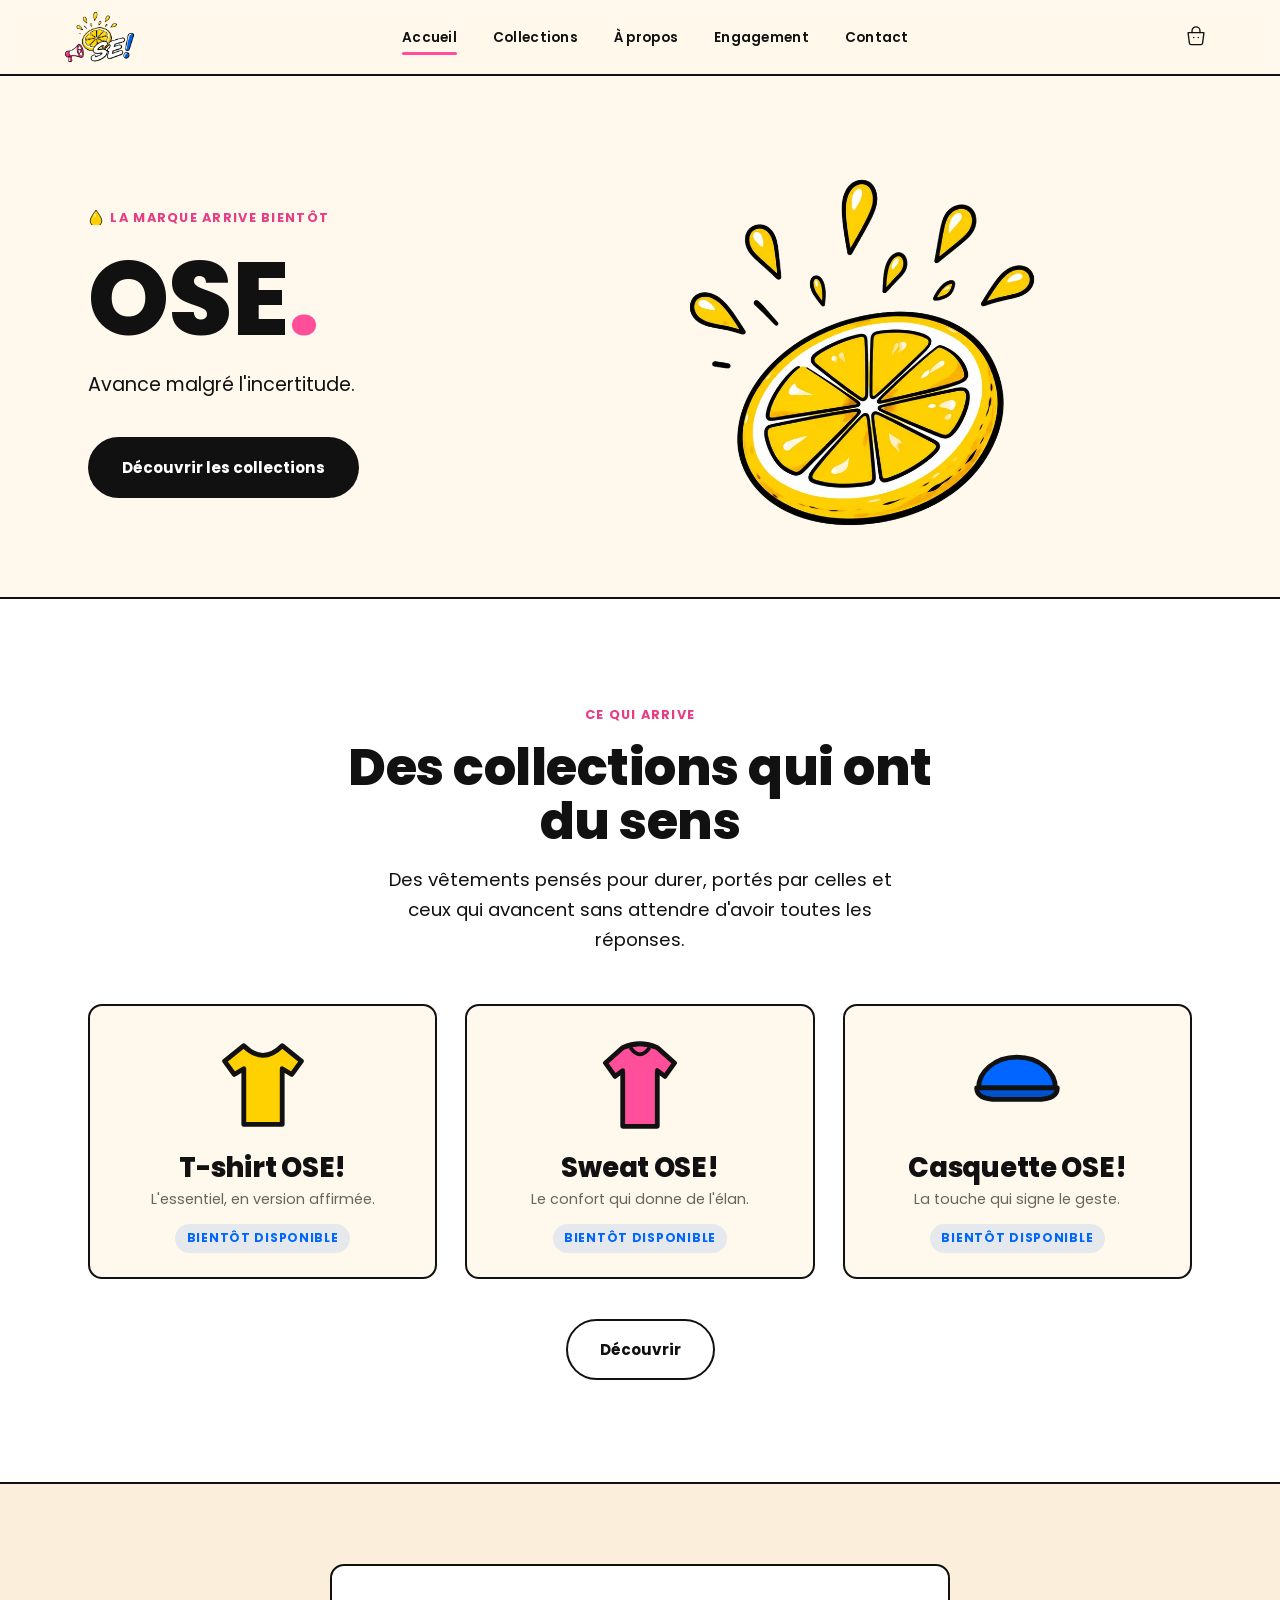
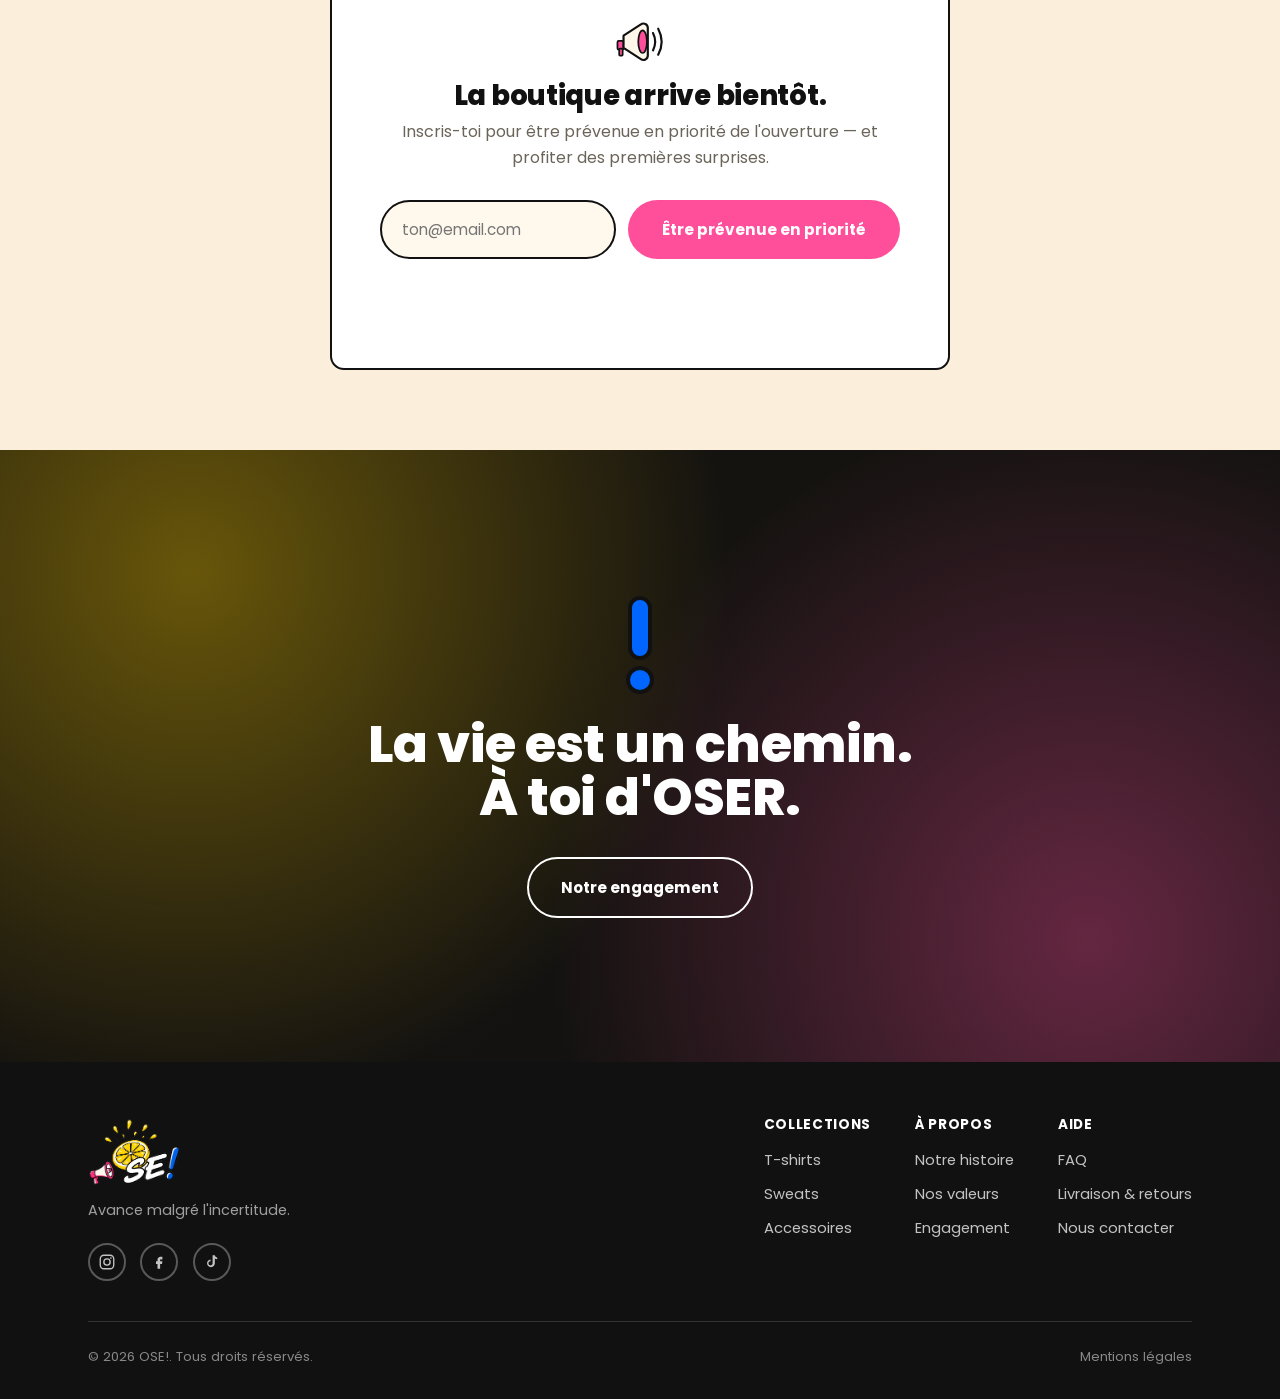
==== commit 2d0b160d: "Restaure la structure du brief initial (header Collections+panier, footer 3 colonnes) Garde la chart" ====
--- a/index.html
+++ b/index.html
@@ -29,14 +29,20 @@
   <nav>
     <ul class="nav-links" id="navLinks">
       <li><a href="/" class="active">Accueil</a></li>
+      <li><a href="/#liste-attente">Collections</a></li>
       <li><a href="/a-propos/">À propos</a></li>
       <li><a href="/engagement/">Engagement</a></li>
       <li><a href="/contact/">Contact</a></li>
     </ul>
   </nav>
-  <button class="nav-toggle" id="navToggle" aria-label="Menu">
-    <span></span><span></span><span></span>
-  </button>
+  <div class="nav-actions">
+    <a href="/#liste-attente" class="cart-btn" aria-label="Panier — boutique bientôt disponible">
+      <svg><use href="/assets/icons.svg#icon-cart"/></svg>
+    </a>
+    <button class="nav-toggle" id="navToggle" aria-label="Menu">
+      <span></span><span></span><span></span>
+    </button>
+  </div>
 </header>
 
 <section class="hero">
@@ -49,7 +55,7 @@
       <h1>OSE<span class="dot">.</span></h1>
       <p class="lead">Avance malgré l'incertitude.</p>
       <div class="hero-actions">
-        <a href="#liste-attente" class="btn btn-primary">Rejoindre la liste d'attente</a>
+        <a href="#liste-attente" class="btn btn-primary">Découvrir les collections</a>
       </div>
     </div>
     <div class="hero-visual" aria-hidden="true">
@@ -88,6 +94,7 @@
         <span class="tag">Bientôt disponible</span>
       </div>
     </div>
+    <p class="collections-cta"><a href="#liste-attente" class="btn btn-outline">Découvrir</a></p>
   </div>
 </section>
 
@@ -126,23 +133,36 @@
           </picture>
         </a>
         <p class="footer-baseline">Avance malgré l'incertitude.</p>
+        <div class="footer-social">
+          <a href="https://instagram.com/" aria-label="Instagram" target="_blank" rel="noopener"><svg><use href="/assets/icons.svg#icon-instagram"/></svg></a>
+          <a href="https://facebook.com/" aria-label="Facebook" target="_blank" rel="noopener"><svg><use href="/assets/icons.svg#icon-facebook"/></svg></a>
+          <a href="https://tiktok.com/" aria-label="TikTok" target="_blank" rel="noopener"><svg><use href="/assets/icons.svg#icon-tiktok"/></svg></a>
+        </div>
       </div>
       <div class="footer-cols">
         <div class="footer-col">
-          <h4>Navigation</h4>
+          <h4>Collections</h4>
           <ul>
-            <li><a href="/a-propos/">À propos</a></li>
-            <li><a href="/engagement/">Engagement</a></li>
-            <li><a href="/contact/">Contact</a></li>
+            <li><a href="/#liste-attente">T-shirts</a></li>
+            <li><a href="/#liste-attente">Sweats</a></li>
+            <li><a href="/#liste-attente">Accessoires</a></li>
           </ul>
         </div>
         <div class="footer-col">
-          <h4>Suivez-nous</h4>
-          <div class="footer-social">
-            <a href="https://instagram.com/" aria-label="Instagram" target="_blank" rel="noopener"><svg><use href="/assets/icons.svg#icon-instagram"/></svg></a>
-            <a href="https://facebook.com/" aria-label="Facebook" target="_blank" rel="noopener"><svg><use href="/assets/icons.svg#icon-facebook"/></svg></a>
-            <a href="https://tiktok.com/" aria-label="TikTok" target="_blank" rel="noopener"><svg><use href="/assets/icons.svg#icon-tiktok"/></svg></a>
-          </div>
+          <h4>À propos</h4>
+          <ul>
+            <li><a href="/a-propos/#histoire">Notre histoire</a></li>
+            <li><a href="/a-propos/#valeurs">Nos valeurs</a></li>
+            <li><a href="/engagement/">Engagement</a></li>
+          </ul>
+        </div>
+        <div class="footer-col">
+          <h4>Aide</h4>
+          <ul>
+            <li><a href="/faq/">FAQ</a></li>
+            <li><a href="/livraison-retours/">Livraison &amp; retours</a></li>
+            <li><a href="/contact/">Nous contacter</a></li>
+          </ul>
         </div>
       </div>
     </div>
--- a/style.css
+++ b/style.css
@@ -126,6 +126,15 @@
 .nav-links a:hover::after,
 .nav-links a.active::after { width: 100%; }
 
+.nav-actions { display: flex; align-items: center; gap: 1.1rem; }
+.cart-btn {
+  display: flex; align-items: center; justify-content: center;
+  width: 40px; height: 40px; border-radius: 50%;
+  transition: background var(--transition), transform var(--transition);
+}
+.cart-btn svg { width: 22px; height: 22px; }
+.cart-btn:hover { background: rgba(17,17,17,.06); transform: translateY(-1px); }
+
 .nav-toggle {
   display: none; flex-direction: column; gap: 5px; background: none; border: none; cursor: pointer; padding: 8px;
 }
@@ -197,7 +206,7 @@
 .collections-cta { text-align: center; }
 
 /* ── EMAIL CAPTURE ── */
-.waitlist { padding: clamp(3rem, 7vw, 5rem) 0; background: var(--cream-alt); }
+.waitlist { padding: clamp(3rem, 7vw, 5rem) 0; background: var(--cream-alt); scroll-margin-top: var(--nav-h); }
 .waitlist-box {
   max-width: 620px; margin: 0 auto; text-align: center;
   background: var(--white); border: 2px solid var(--black); border-radius: var(--radius);
@@ -238,7 +247,7 @@
 .page-hero h1 { font-size: clamp(2.4rem, 6vw, 4rem); }
 .page-hero p { max-width: 56ch; margin: 1rem auto 0; font-size: 1.1rem; }
 
-.content-section { padding: clamp(2.5rem, 6vw, 4.5rem) 0; }
+.content-section { padding: clamp(2.5rem, 6vw, 4.5rem) 0; scroll-margin-top: var(--nav-h); }
 .content-section + .content-section { border-top: 2px solid var(--black); }
 .content-grid { display: grid; grid-template-columns: 1fr 1fr; gap: 3rem; align-items: center; }
 .content-grid .visual {
@@ -275,7 +284,7 @@
 .footer { background: var(--black); color: rgba(255,255,255,.75); padding: 3.5rem 0 2rem; }
 .footer-top { display: flex; flex-wrap: wrap; justify-content: space-between; gap: 2.5rem; margin-bottom: 2.5rem; }
 .footer-baseline { margin-top: .8rem; font-size: .9rem; color: rgba(255,255,255,.6); max-width: 26ch; }
-.footer-cols { display: flex; gap: 3.5rem; flex-wrap: wrap; }
+.footer-cols { display: flex; gap: 2.75rem; flex-wrap: wrap; }
 .footer-col h4 { font-family: var(--font-body); font-weight: 700; font-size: .85rem; letter-spacing: .05em; text-transform: uppercase; color: var(--white); margin-bottom: 1rem; }
 .footer-col ul li { margin-bottom: .6rem; font-size: .92rem; }
 .footer-col ul a:hover { color: var(--yellow); }
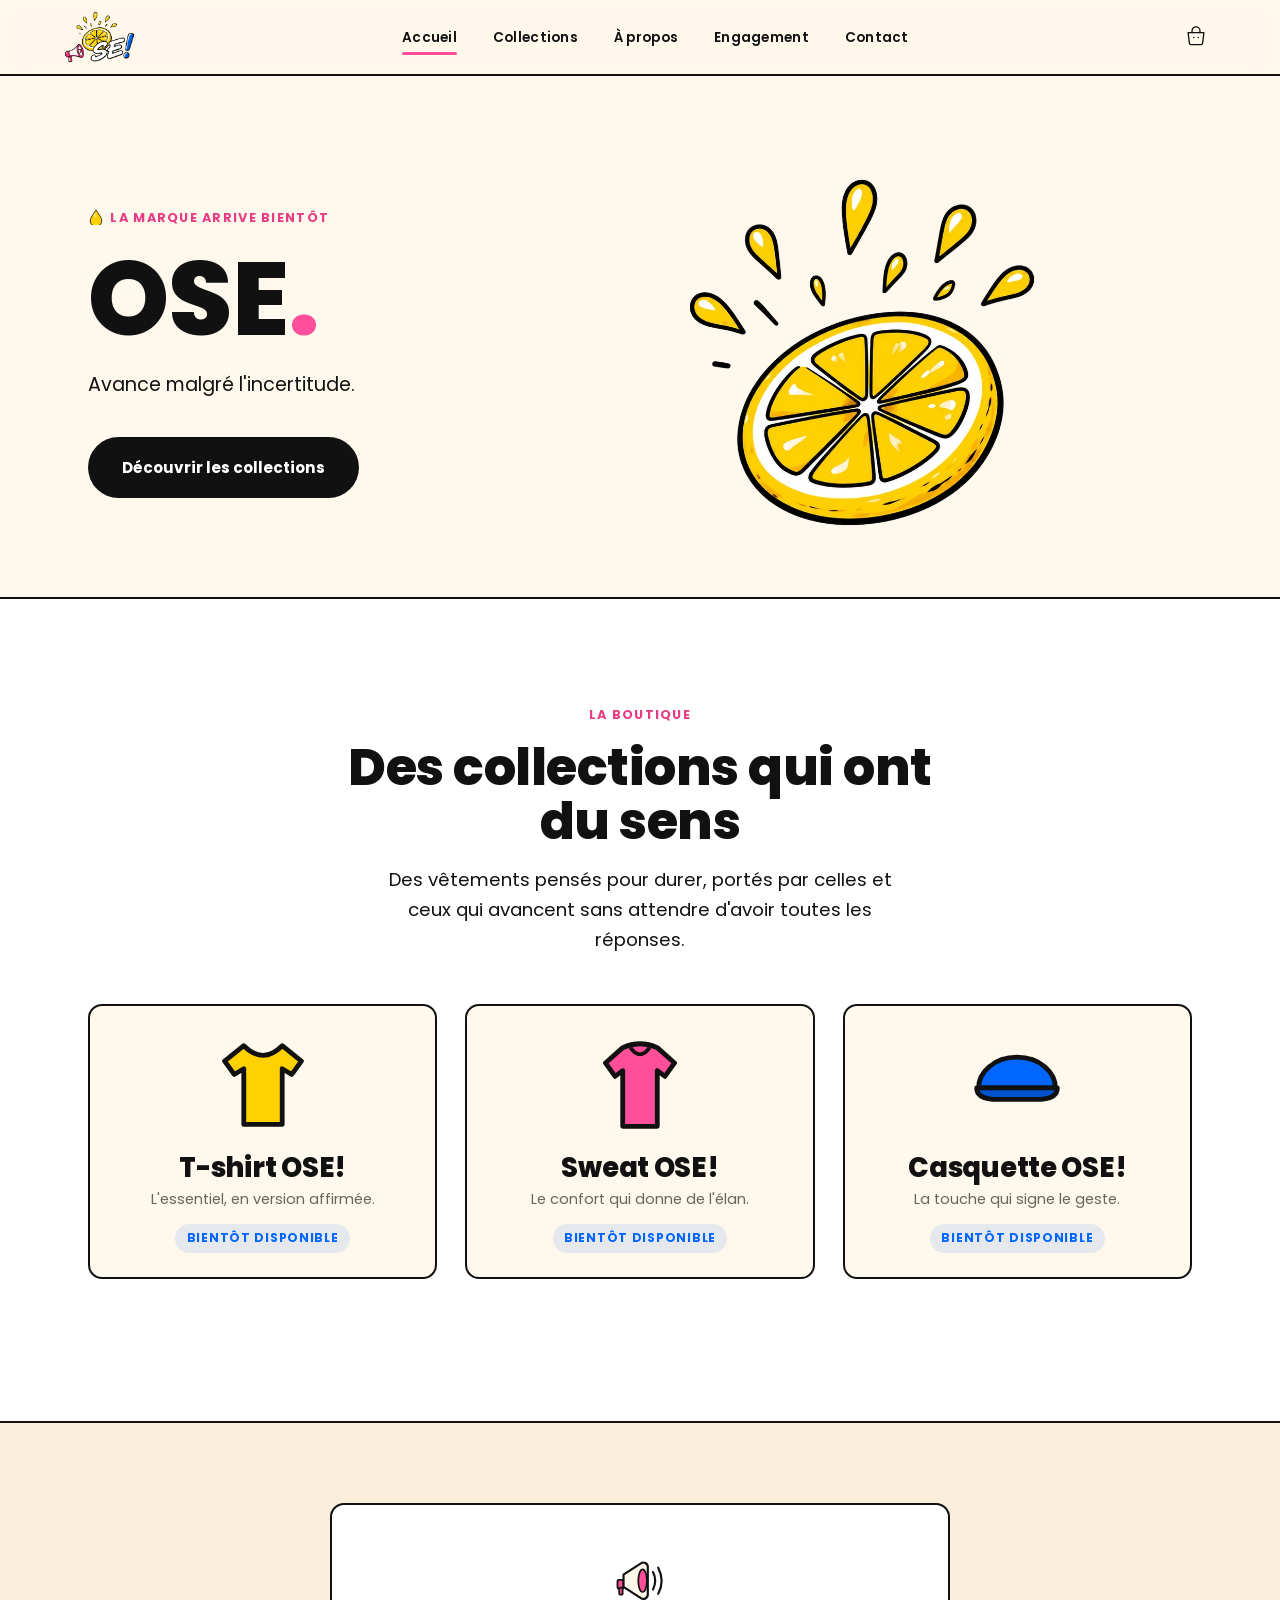
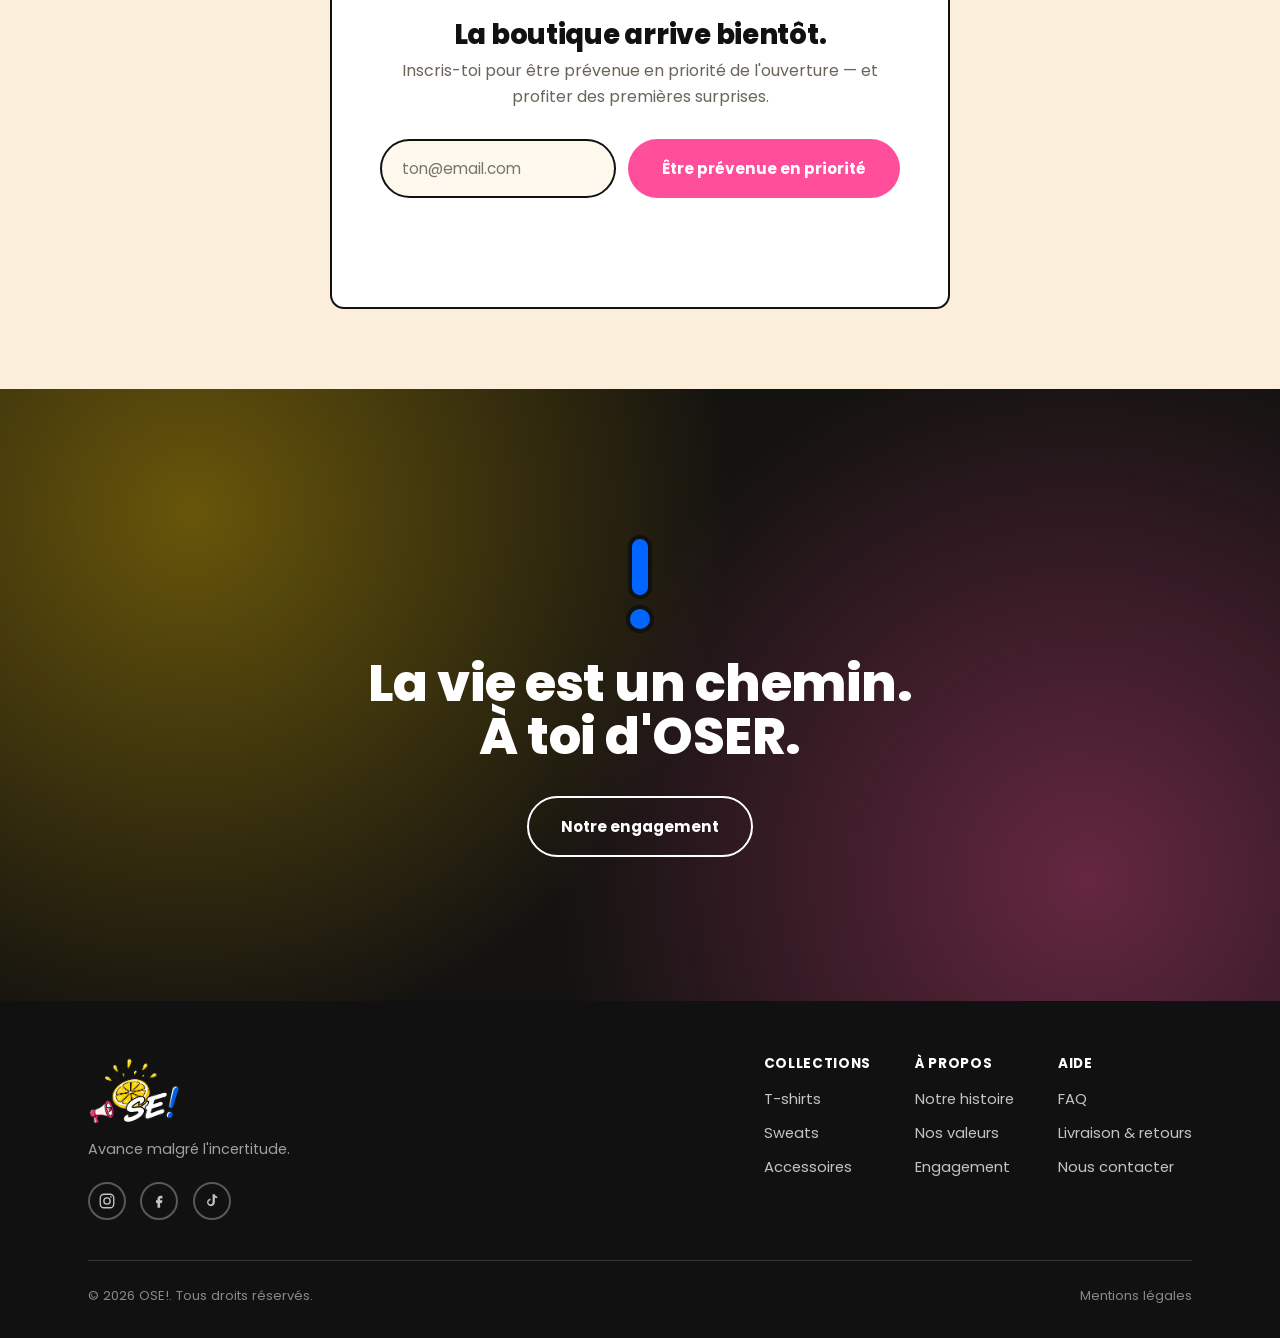
==== commit 6044fe5c: "Réintègre la section e-commerce (module Shopify Buy Button) dans la landing page Garde le style/char" ====
--- a/index.html
+++ b/index.html
@@ -29,14 +29,14 @@
   <nav>
     <ul class="nav-links" id="navLinks">
       <li><a href="/" class="active">Accueil</a></li>
-      <li><a href="/#liste-attente">Collections</a></li>
+      <li><a href="/#collections">Collections</a></li>
       <li><a href="/a-propos/">À propos</a></li>
       <li><a href="/engagement/">Engagement</a></li>
       <li><a href="/contact/">Contact</a></li>
     </ul>
   </nav>
   <div class="nav-actions">
-    <a href="/#liste-attente" class="cart-btn" aria-label="Panier — boutique bientôt disponible">
+    <a href="/#collections" class="cart-btn" aria-label="Panier — boutique bientôt disponible">
       <svg><use href="/assets/icons.svg#icon-cart"/></svg>
     </a>
     <button class="nav-toggle" id="navToggle" aria-label="Menu">
@@ -55,7 +55,7 @@
       <h1>OSE<span class="dot">.</span></h1>
       <p class="lead">Avance malgré l'incertitude.</p>
       <div class="hero-actions">
-        <a href="#liste-attente" class="btn btn-primary">Découvrir les collections</a>
+        <a href="#collections" class="btn btn-primary">Découvrir les collections</a>
       </div>
     </div>
     <div class="hero-visual" aria-hidden="true">
@@ -70,31 +70,38 @@
 <section class="collections" id="collections">
   <div class="container">
     <div class="section-head">
-      <p class="eyebrow center">Ce qui arrive</p>
+      <p class="eyebrow center">La boutique</p>
       <h2 class="center">Des collections qui ont du sens</h2>
       <p class="lead center" style="margin: 0 auto;">Des vêtements pensés pour durer, portés par celles et ceux qui avancent sans attendre d'avoir toutes les réponses.</p>
     </div>
-    <div class="product-grid">
-      <div class="product-card">
-        <svg class="product-icon"><use href="/assets/icons.svg#icon-tshirt"/></svg>
-        <h3>T-shirt OSE!</h3>
-        <p class="muted">L'essentiel, en version affirmée.</p>
-        <span class="tag">Bientôt disponible</span>
-      </div>
-      <div class="product-card">
-        <svg class="product-icon"><use href="/assets/icons.svg#icon-hoodie"/></svg>
-        <h3>Sweat OSE!</h3>
-        <p class="muted">Le confort qui donne de l'élan.</p>
-        <span class="tag">Bientôt disponible</span>
-      </div>
-      <div class="product-card">
-        <svg class="product-icon"><use href="/assets/icons.svg#icon-cap"/></svg>
-        <h3>Casquette OSE!</h3>
-        <p class="muted">La touche qui signe le geste.</p>
-        <span class="tag">Bientôt disponible</span>
+
+    <!-- Module boutique Shopify (Buy Button).
+         Ce bloc est rempli automatiquement par le SDK Shopify Buy Button
+         configuré dans script.js. Voir README.md pour brancher la
+         boutique Shopify (domaine + storefront access token + ID collection). -->
+    <div id="shopify-collection" class="shopify-collection">
+      <!-- Aperçu affiché tant que Shopify n'est pas connecté -->
+      <div class="product-grid">
+        <div class="product-card">
+          <svg class="product-icon"><use href="/assets/icons.svg#icon-tshirt"/></svg>
+          <h3>T-shirt OSE!</h3>
+          <p class="muted">L'essentiel, en version affirmée.</p>
+          <span class="tag">Bientôt disponible</span>
+        </div>
+        <div class="product-card">
+          <svg class="product-icon"><use href="/assets/icons.svg#icon-hoodie"/></svg>
+          <h3>Sweat OSE!</h3>
+          <p class="muted">Le confort qui donne de l'élan.</p>
+          <span class="tag">Bientôt disponible</span>
+        </div>
+        <div class="product-card">
+          <svg class="product-icon"><use href="/assets/icons.svg#icon-cap"/></svg>
+          <h3>Casquette OSE!</h3>
+          <p class="muted">La touche qui signe le geste.</p>
+          <span class="tag">Bientôt disponible</span>
+        </div>
       </div>
     </div>
-    <p class="collections-cta"><a href="#liste-attente" class="btn btn-outline">Découvrir</a></p>
   </div>
 </section>
 
@@ -143,9 +150,9 @@
         <div class="footer-col">
           <h4>Collections</h4>
           <ul>
-            <li><a href="/#liste-attente">T-shirts</a></li>
-            <li><a href="/#liste-attente">Sweats</a></li>
-            <li><a href="/#liste-attente">Accessoires</a></li>
+            <li><a href="/#collections">T-shirts</a></li>
+            <li><a href="/#collections">Sweats</a></li>
+            <li><a href="/#collections">Accessoires</a></li>
           </ul>
         </div>
         <div class="footer-col">
--- a/style.css
+++ b/style.css
@@ -179,8 +179,11 @@
   .hero-visual { order: -1; min-height: 240px; }
 }
 
-/* ── COLLECTIONS PREVIEW ── */
-.collections { padding: clamp(4rem, 8vw, 6.5rem) 0; background: var(--white); border-top: 2px solid var(--black); border-bottom: 2px solid var(--black); }
+/* ── COLLECTIONS / BOUTIQUE SHOPIFY ── */
+.collections { padding: clamp(4rem, 8vw, 6.5rem) 0; background: var(--white); border-top: 2px solid var(--black); border-bottom: 2px solid var(--black); scroll-margin-top: var(--nav-h); }
+.shopify-collection { min-height: 200px; }
+/* Le SDK Shopify Buy Button injecte ses propres cartes produit ici une fois configuré */
+.shopify-buy-frame--product { border-radius: var(--radius) !important; }
 .product-grid {
   display: grid; grid-template-columns: repeat(3, 1fr); gap: 1.75rem; margin-bottom: 2.5rem;
 }
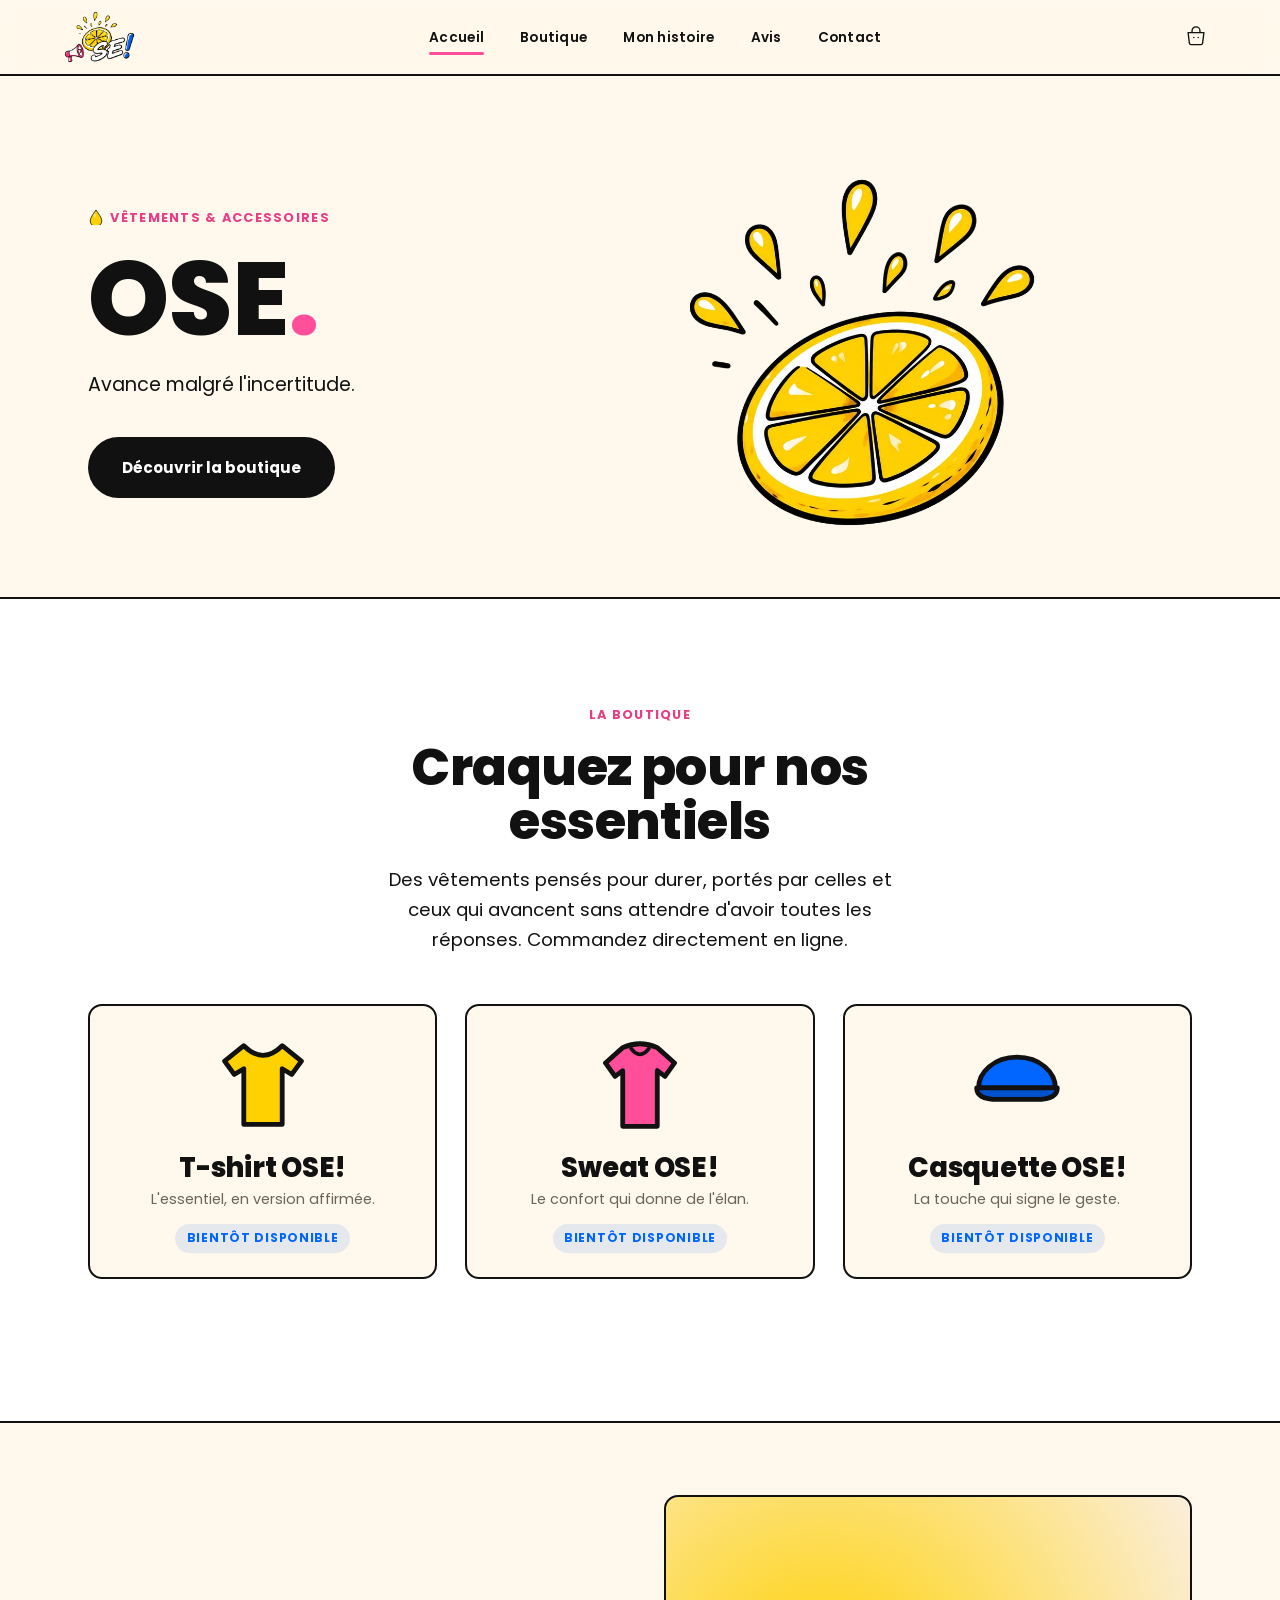
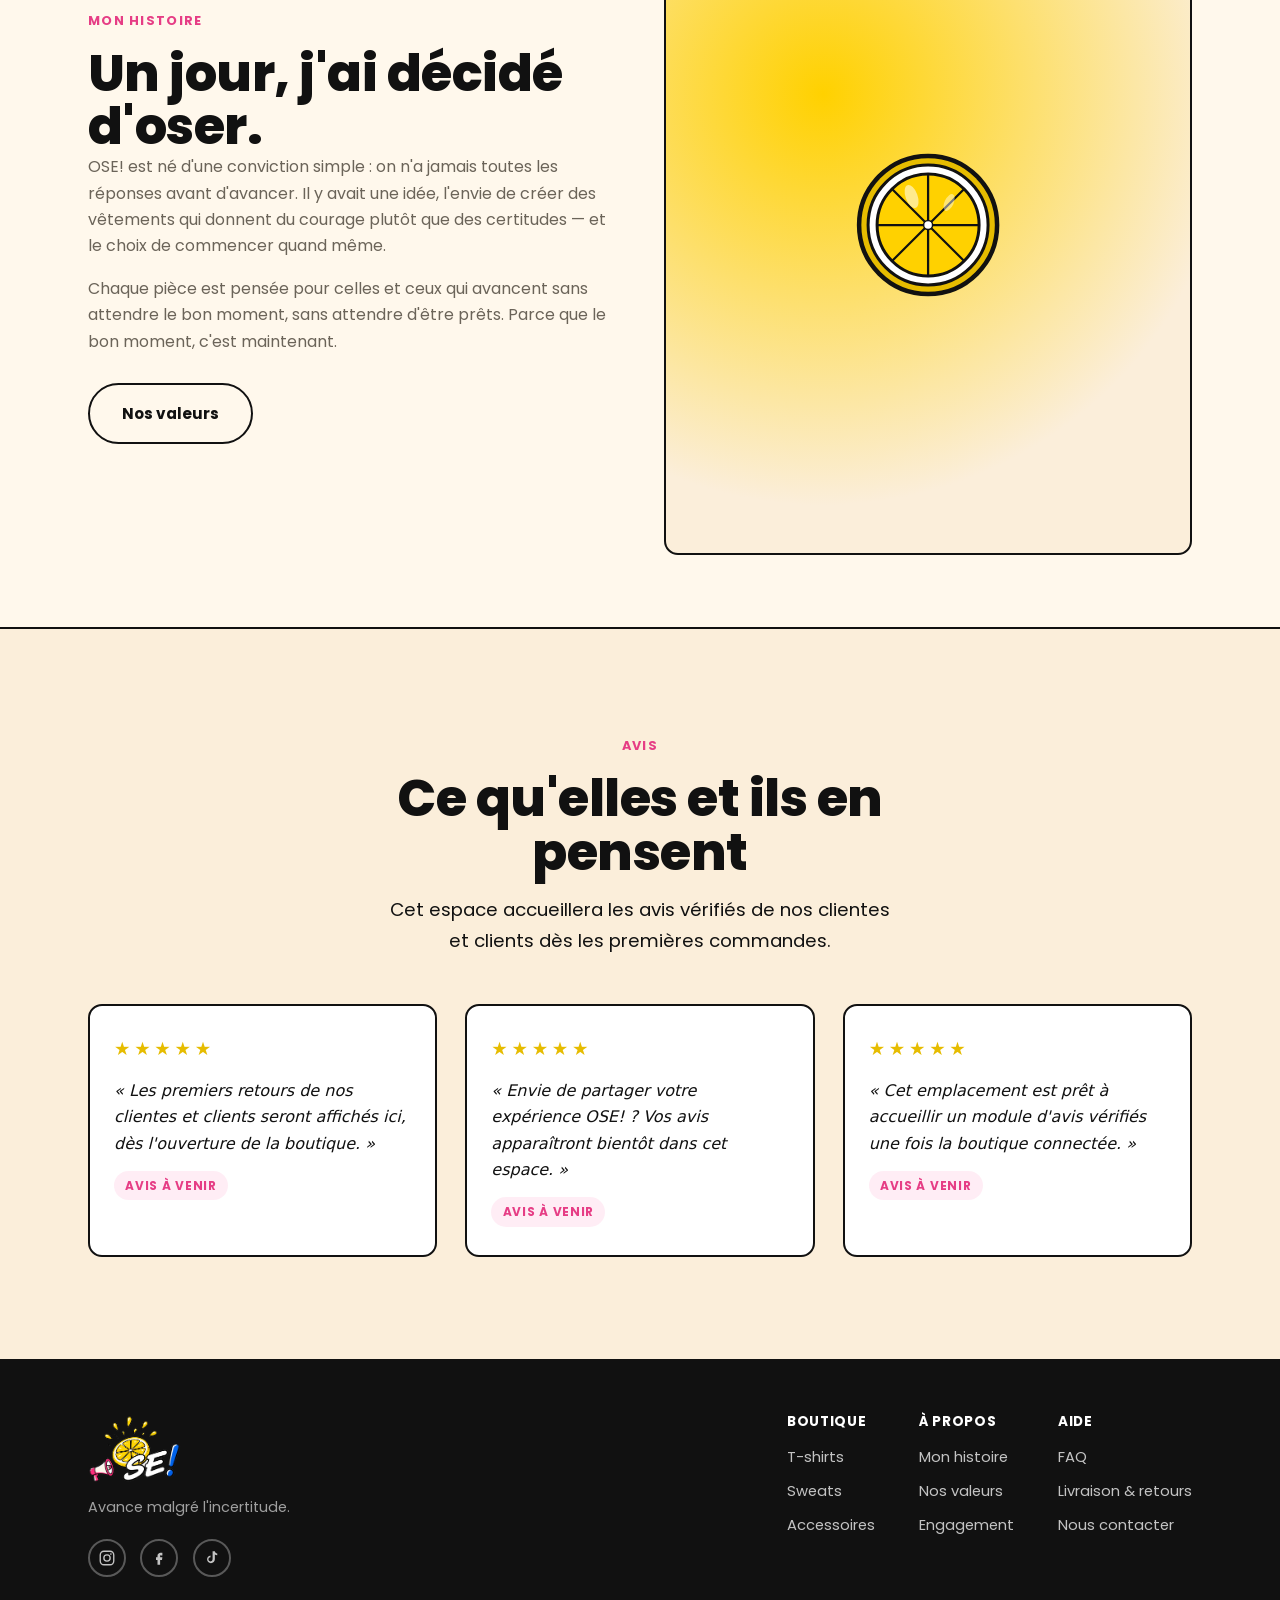
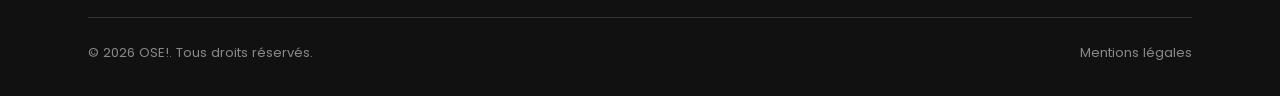
==== commit b11e35c1: "Refonte de la landing page en 4 sections : boutique, histoire, avis Restructure la page d'accueil en" ====
--- a/index.html
+++ b/index.html
@@ -4,11 +4,11 @@
 <meta charset="UTF-8" />
 <meta name="viewport" content="width=device-width, initial-scale=1.0" />
 <title>OSE! — Avance malgré l'incertitude.</title>
-<meta name="description" content="OSE! est une marque de vêtements et accessoires pour celles et ceux qui avancent malgré l'incertitude. Rejoignez la liste d'attente avant l'ouverture de la boutique." />
+<meta name="description" content="OSE! est une marque de vêtements et accessoires pour celles et ceux qui avancent malgré l'incertitude. Découvrez la boutique, notre histoire et les avis." />
 <meta property="og:type" content="website" />
 <meta property="og:url" content="https://ose-clothing.fr/" />
 <meta property="og:title" content="OSE! — Avance malgré l'incertitude." />
-<meta property="og:description" content="Une marque de vêtements et accessoires pour celles et ceux qui avancent malgré l'incertitude. Rejoignez la liste d'attente." />
+<meta property="og:description" content="Une marque de vêtements et accessoires pour celles et ceux qui avancent malgré l'incertitude. Découvrez la boutique." />
 <meta property="og:image" content="https://ose-clothing.fr/assets/img/og-image.jpg" />
 <meta name="twitter:card" content="summary_large_image" />
 <link rel="canonical" href="https://ose-clothing.fr/" />
@@ -29,14 +29,14 @@
   <nav>
     <ul class="nav-links" id="navLinks">
       <li><a href="/" class="active">Accueil</a></li>
-      <li><a href="/#collections">Collections</a></li>
-      <li><a href="/a-propos/">À propos</a></li>
-      <li><a href="/engagement/">Engagement</a></li>
+      <li><a href="/#boutique">Boutique</a></li>
+      <li><a href="/#histoire">Mon histoire</a></li>
+      <li><a href="/#avis">Avis</a></li>
       <li><a href="/contact/">Contact</a></li>
     </ul>
   </nav>
   <div class="nav-actions">
-    <a href="/#collections" class="cart-btn" aria-label="Panier — boutique bientôt disponible">
+    <a href="/#boutique" class="cart-btn" aria-label="Voir la boutique">
       <svg><use href="/assets/icons.svg#icon-cart"/></svg>
     </a>
     <button class="nav-toggle" id="navToggle" aria-label="Menu">
@@ -50,12 +50,12 @@
     <div class="hero-content">
       <p class="eyebrow">
         <svg width="16" height="16"><use href="/assets/icons.svg#icon-drop"/></svg>
-        La marque arrive bientôt
+        Vêtements &amp; accessoires
       </p>
       <h1>OSE<span class="dot">.</span></h1>
       <p class="lead">Avance malgré l'incertitude.</p>
       <div class="hero-actions">
-        <a href="#collections" class="btn btn-primary">Découvrir les collections</a>
+        <a href="#boutique" class="btn btn-primary">Découvrir la boutique</a>
       </div>
     </div>
     <div class="hero-visual" aria-hidden="true">
@@ -67,12 +67,12 @@
   </div>
 </section>
 
-<section class="collections" id="collections">
+<section class="collections" id="boutique">
   <div class="container">
     <div class="section-head">
       <p class="eyebrow center">La boutique</p>
-      <h2 class="center">Des collections qui ont du sens</h2>
-      <p class="lead center" style="margin: 0 auto;">Des vêtements pensés pour durer, portés par celles et ceux qui avancent sans attendre d'avoir toutes les réponses.</p>
+      <h2 class="center">Craquez pour nos essentiels</h2>
+      <p class="lead center" style="margin: 0 auto;">Des vêtements pensés pour durer, portés par celles et ceux qui avancent sans attendre d'avoir toutes les réponses. Commandez directement en ligne.</p>
     </div>
 
     <!-- Module boutique Shopify (Buy Button).
@@ -105,27 +105,52 @@
   </div>
 </section>
 
-<section class="waitlist" id="liste-attente">
-  <div class="container">
-    <div class="waitlist-box">
-      <svg class="megaphone-icon"><use href="/assets/icons.svg#icon-megaphone"/></svg>
-      <h3>La boutique arrive bientôt.</h3>
-      <p>Inscris-toi pour être prévenue en priorité de l'ouverture — et profiter des premières surprises.</p>
-      <form class="waitlist-form" id="waitlistForm" action="https://formspree.io/f/VOTRE_ID_FORMSPREE" method="POST">
-        <input type="email" name="email" placeholder="ton@email.com" required aria-label="Adresse email" />
-        <input type="text" name="_gotcha" class="form-hp" tabindex="-1" autocomplete="off" />
-        <button type="submit" class="btn btn-pink">Être prévenue en priorité</button>
-      </form>
-      <p class="form-note" id="waitlistNote"></p>
-    </div>
-  </div>
-</section>
-
-<section class="engagement-block">
-  <div class="container">
-    <svg width="40" height="100" style="margin: 0 auto 1.5rem;"><use href="/assets/icons.svg#icon-bang"/></svg>
-    <h2>La vie est un chemin.<br>À toi d'OSER.</h2>
-    <a href="/engagement/" class="btn btn-outline" style="border-color:#fff; color:#fff;">Notre engagement</a>
+<section class="content-section" id="histoire">
+  <div class="container content-grid">
+    <div>
+      <p class="eyebrow">Mon histoire</p>
+      <h2>Un jour, j'ai décidé d'oser.</h2>
+      <p>OSE! est né d'une conviction simple : on n'a jamais toutes les réponses avant d'avancer. Il y avait une idée, l'envie de créer des vêtements qui donnent du courage plutôt que des certitudes — et le choix de commencer quand même.</p>
+      <p>Chaque pièce est pensée pour celles et ceux qui avancent sans attendre le bon moment, sans attendre d'être prêts. Parce que le bon moment, c'est maintenant.</p>
+      <div class="hero-actions" style="margin-top: 1.75rem;">
+        <a href="/a-propos/#valeurs" class="btn btn-outline">Nos valeurs</a>
+      </div>
+    </div>
+    <div class="visual" aria-hidden="true">
+      <svg><use href="/assets/icons.svg#icon-lemon"/></svg>
+    </div>
+  </div>
+</section>
+
+<section class="avis" id="avis">
+  <div class="container">
+    <div class="section-head">
+      <p class="eyebrow center">Avis</p>
+      <h2 class="center">Ce qu'elles et ils en pensent</h2>
+      <p class="lead center" style="margin: 0 auto;">Cet espace accueillera les avis vérifiés de nos clientes et clients dès les premières commandes.</p>
+    </div>
+
+    <!-- Module avis clients. En attendant les premiers retours réels, ces
+         cartes servent de gabarit d'affichage. Pour connecter un vrai module
+         d'avis (ex. Judge.me, Loox) une fois la boutique Shopify branchée,
+         remplacez ce bloc par le widget fourni par l'application choisie. -->
+    <div class="avis-grid">
+      <div class="avis-card">
+        <div class="stars" aria-hidden="true">★★★★★</div>
+        <p>« Les premiers retours de nos clientes et clients seront affichés ici, dès l'ouverture de la boutique. »</p>
+        <span class="tag">Avis à venir</span>
+      </div>
+      <div class="avis-card">
+        <div class="stars" aria-hidden="true">★★★★★</div>
+        <p>« Envie de partager votre expérience OSE! ? Vos avis apparaîtront bientôt dans cet espace. »</p>
+        <span class="tag">Avis à venir</span>
+      </div>
+      <div class="avis-card">
+        <div class="stars" aria-hidden="true">★★★★★</div>
+        <p>« Cet emplacement est prêt à accueillir un module d'avis vérifiés une fois la boutique connectée. »</p>
+        <span class="tag">Avis à venir</span>
+      </div>
+    </div>
   </div>
 </section>
 
@@ -148,17 +173,17 @@
       </div>
       <div class="footer-cols">
         <div class="footer-col">
-          <h4>Collections</h4>
+          <h4>Boutique</h4>
           <ul>
-            <li><a href="/#collections">T-shirts</a></li>
-            <li><a href="/#collections">Sweats</a></li>
-            <li><a href="/#collections">Accessoires</a></li>
+            <li><a href="/#boutique">T-shirts</a></li>
+            <li><a href="/#boutique">Sweats</a></li>
+            <li><a href="/#boutique">Accessoires</a></li>
           </ul>
         </div>
         <div class="footer-col">
           <h4>À propos</h4>
           <ul>
-            <li><a href="/a-propos/#histoire">Notre histoire</a></li>
+            <li><a href="/#histoire">Mon histoire</a></li>
             <li><a href="/a-propos/#valeurs">Nos valeurs</a></li>
             <li><a href="/engagement/">Engagement</a></li>
           </ul>
--- a/style.css
+++ b/style.css
@@ -208,6 +208,29 @@
 }
 .collections-cta { text-align: center; }
 
+/* ── AVIS ── */
+.avis { padding: clamp(4rem, 8vw, 6.5rem) 0; background: var(--cream-alt); border-top: 2px solid var(--black); scroll-margin-top: var(--nav-h); }
+.avis-grid { display: grid; grid-template-columns: repeat(3, 1fr); gap: 1.75rem; }
+.avis-card {
+  background: var(--white);
+  border: 2px solid var(--black);
+  border-radius: var(--radius);
+  padding: 1.75rem 1.5rem;
+  display: flex;
+  flex-direction: column;
+  gap: .85rem;
+}
+.avis-card .stars { color: var(--yellow-dark); font-size: 1.15rem; letter-spacing: .2em; }
+.avis-card p { font-style: italic; color: var(--black); }
+.avis-card .tag {
+  align-self: flex-start;
+  font-size: .75rem; font-weight: 700; letter-spacing: .06em; text-transform: uppercase;
+  color: var(--pink-dark); background: rgba(255,79,154,.1); padding: .3rem .7rem; border-radius: var(--radius-pill);
+}
+@media (max-width: 760px) {
+  .avis-grid { grid-template-columns: 1fr; }
+}
+
 /* ── EMAIL CAPTURE ── */
 .waitlist { padding: clamp(3rem, 7vw, 5rem) 0; background: var(--cream-alt); scroll-margin-top: var(--nav-h); }
 .waitlist-box {
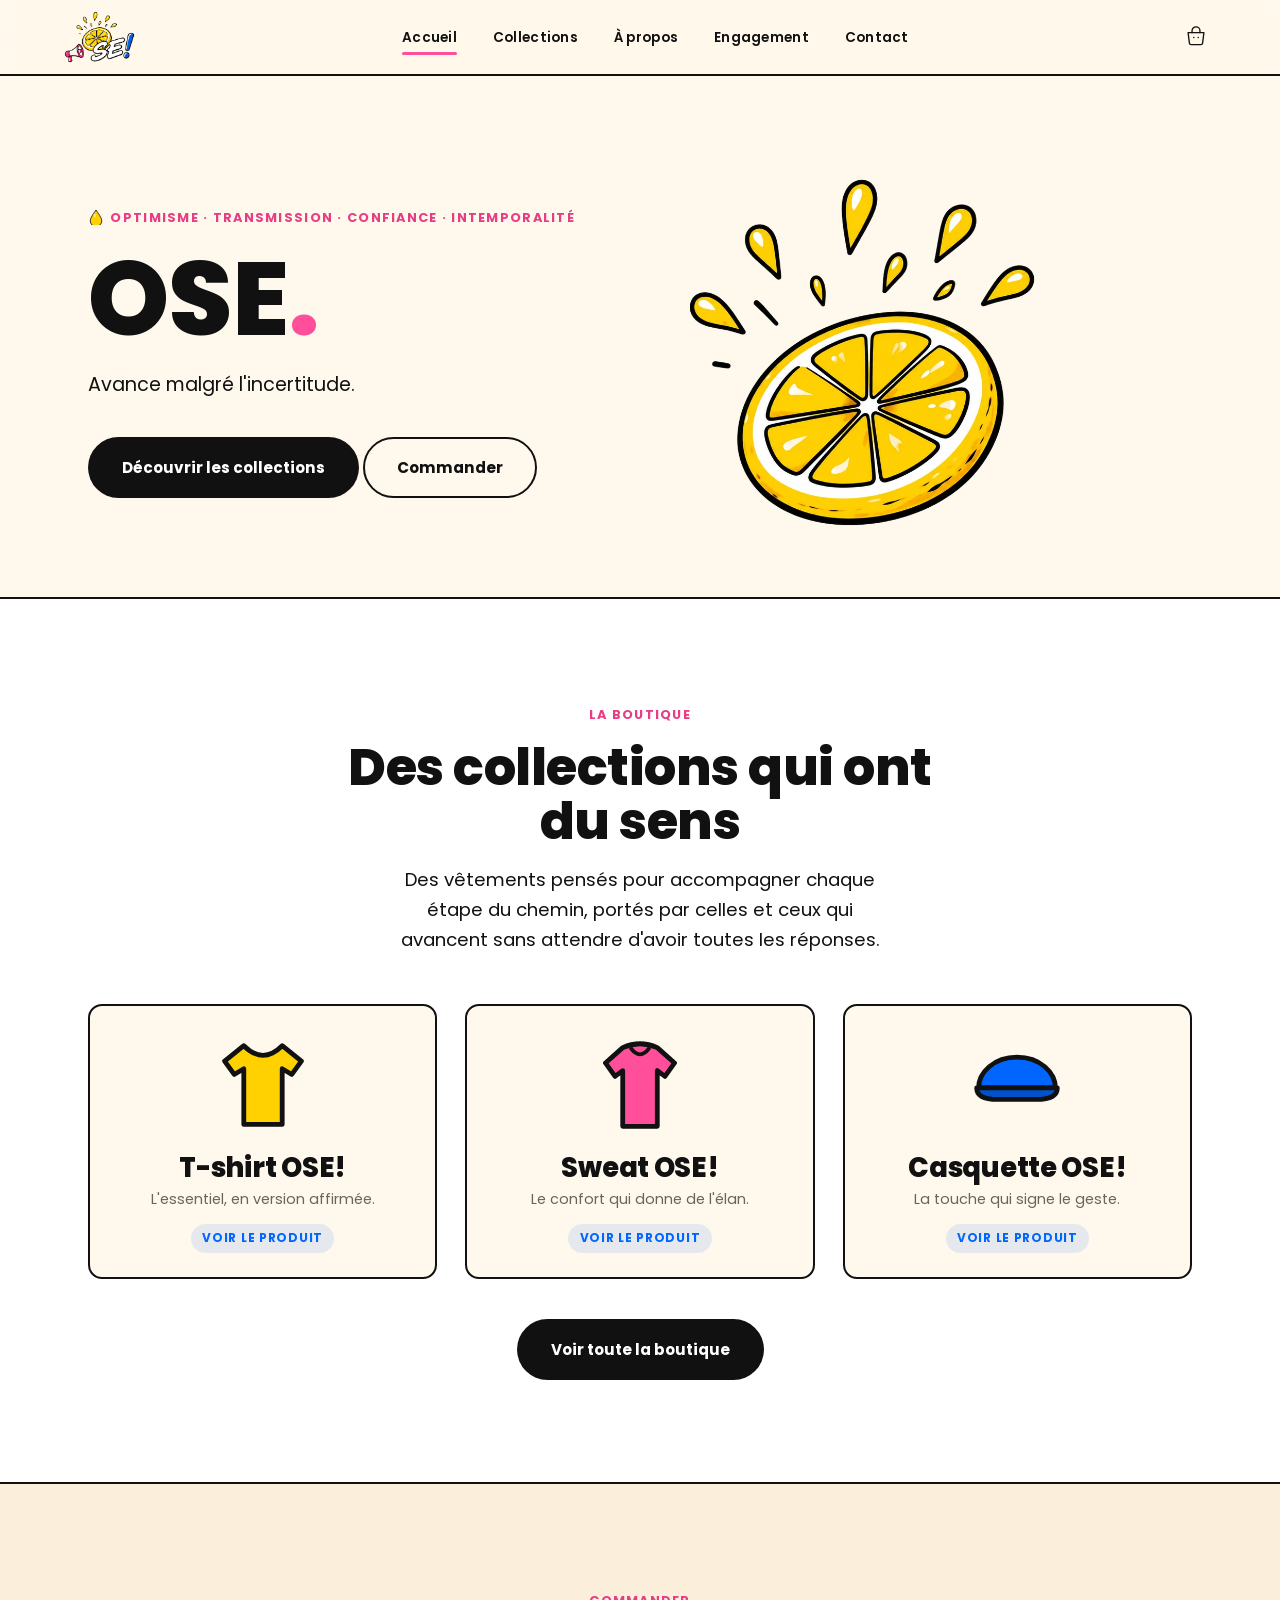
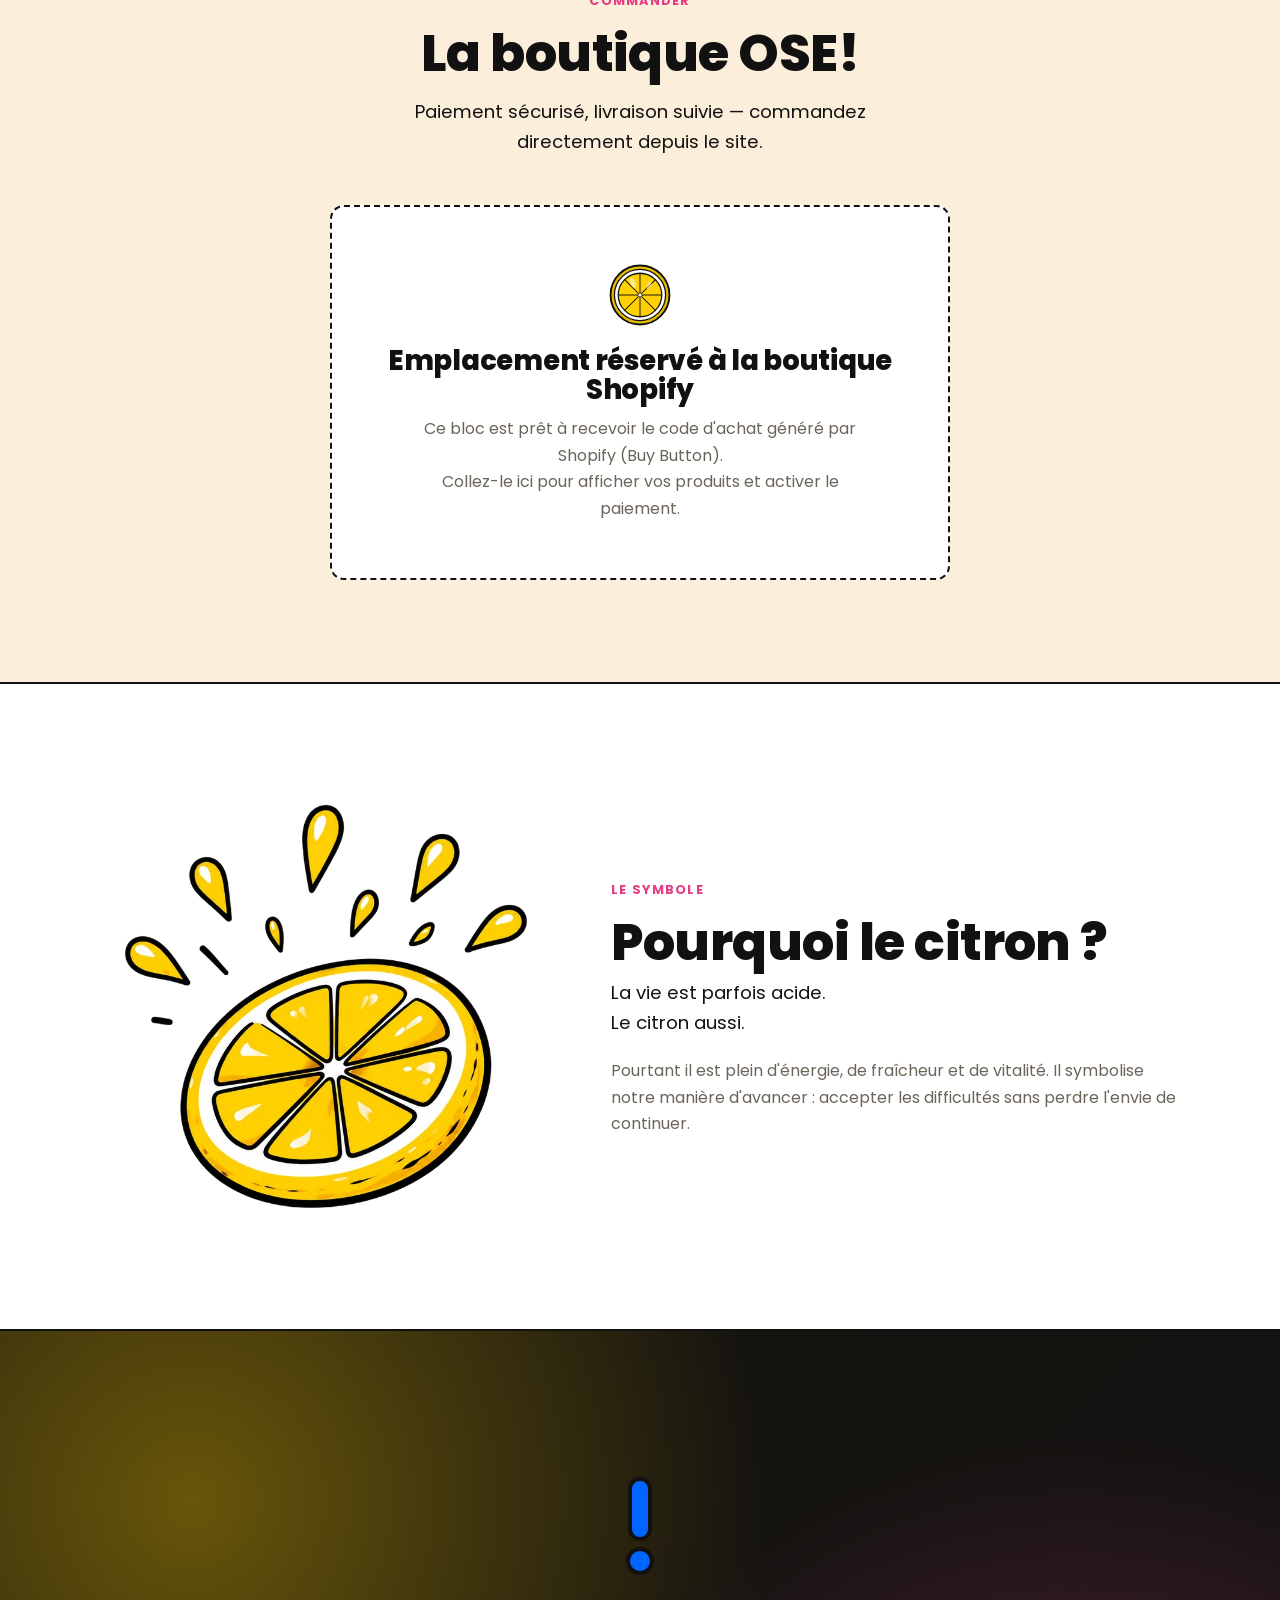
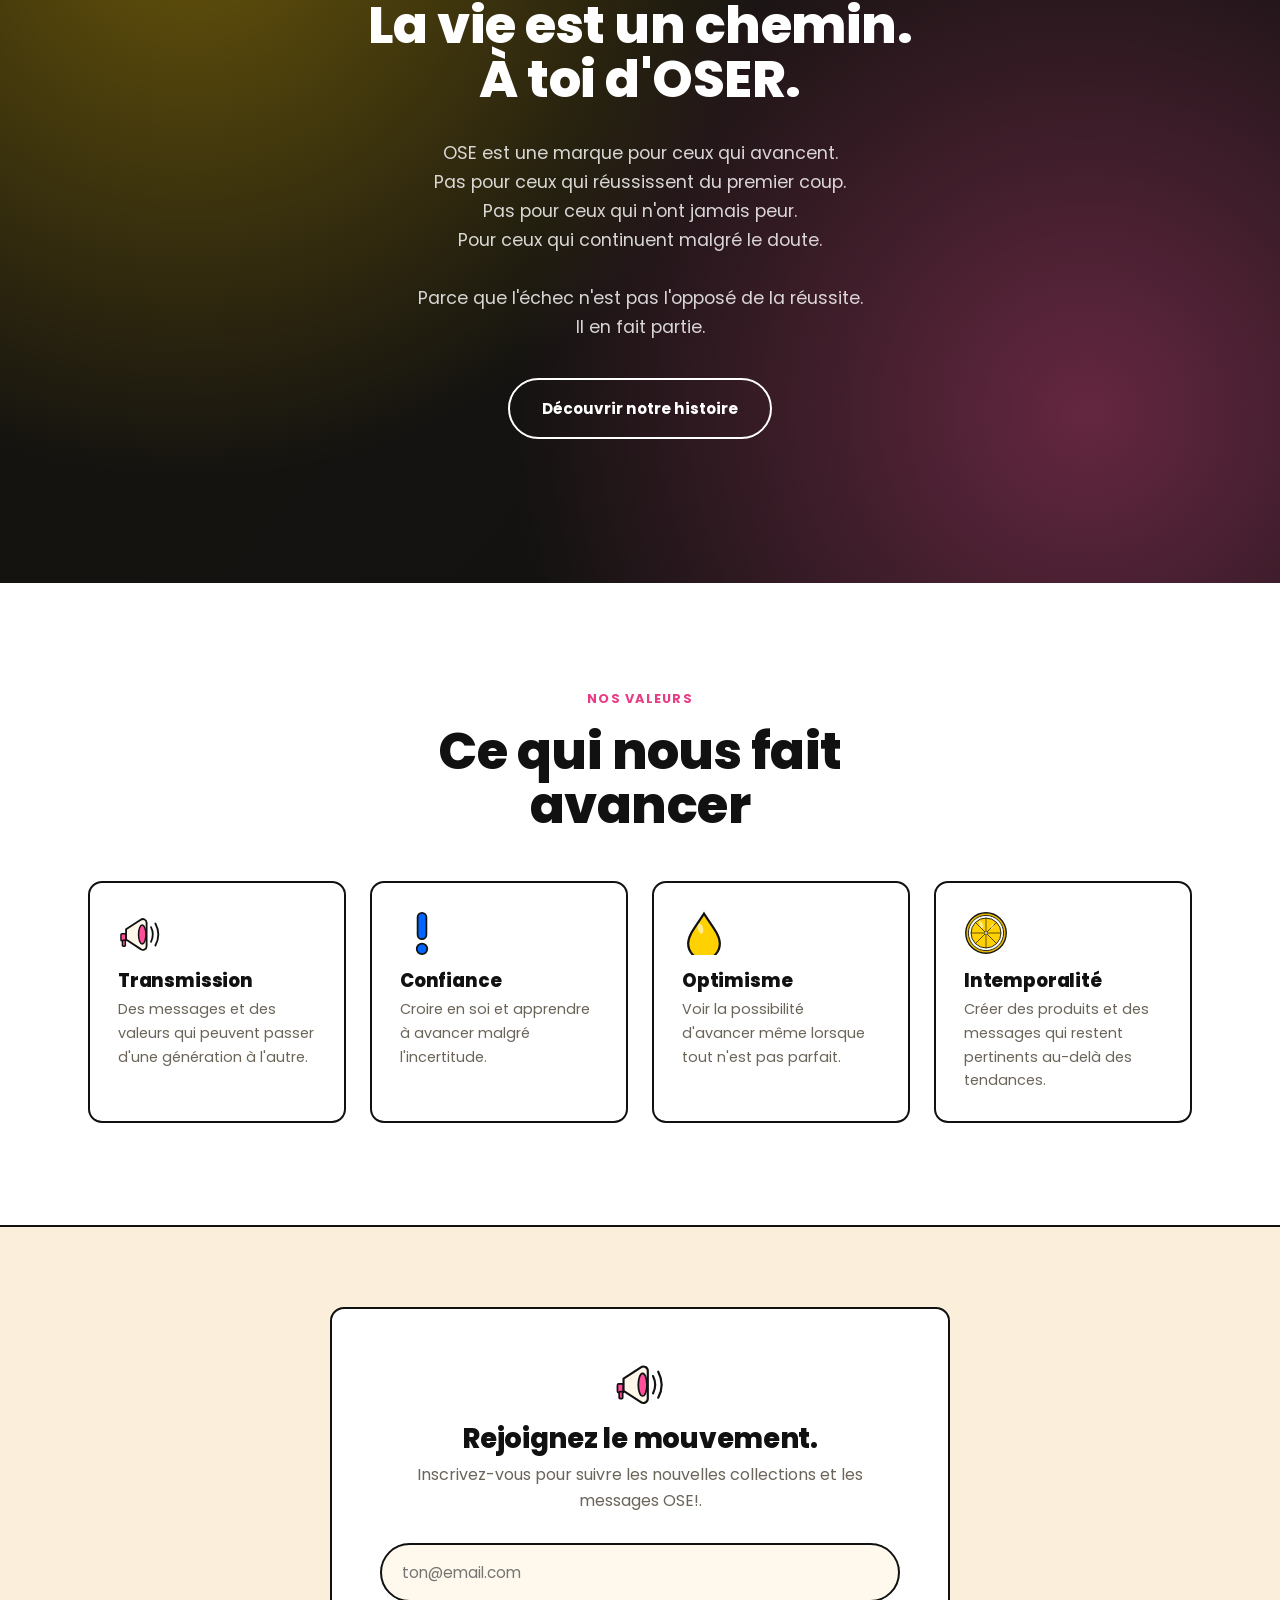
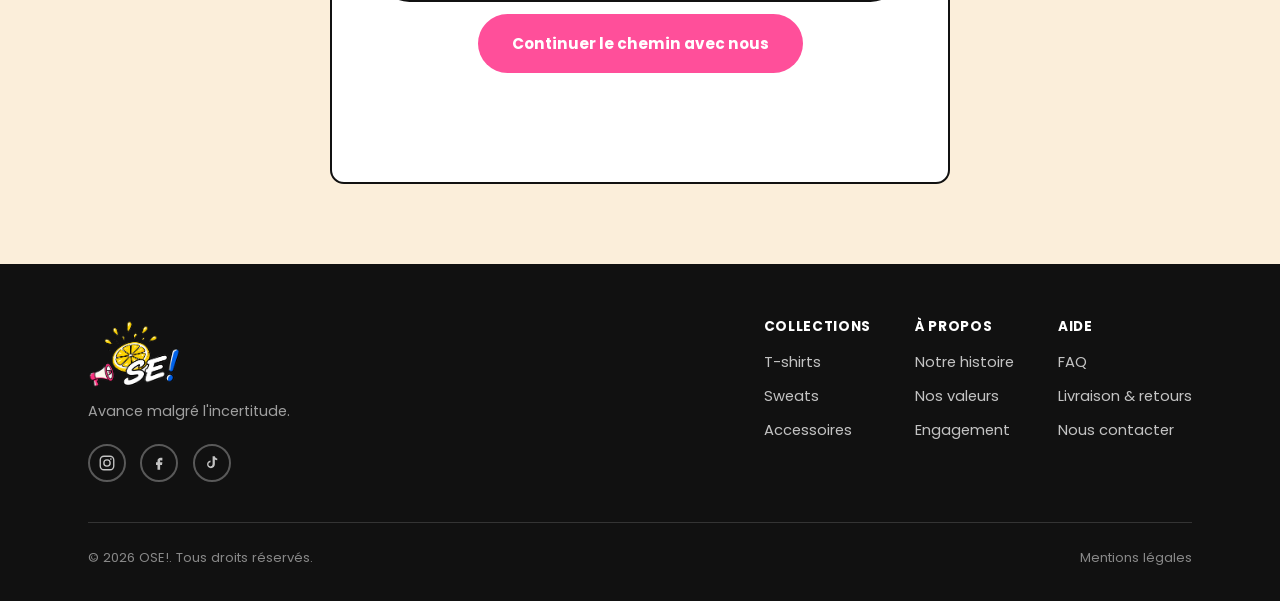
==== commit 02381325: "Refonte de la page d'accueil avec section Achat pour Shopify Reconstruit la landing page (hero, coll" ====
--- a/index.html
+++ b/index.html
@@ -4,11 +4,11 @@
 <meta charset="UTF-8" />
 <meta name="viewport" content="width=device-width, initial-scale=1.0" />
 <title>OSE! — Avance malgré l'incertitude.</title>
-<meta name="description" content="OSE! est une marque de vêtements et accessoires pour celles et ceux qui avancent malgré l'incertitude. Découvrez la boutique, notre histoire et les avis." />
+<meta name="description" content="OSE! est une marque de vêtements et accessoires pour celles et ceux qui avancent malgré l'incertitude. T-shirts, sweats et casquettes OSE!." />
 <meta property="og:type" content="website" />
 <meta property="og:url" content="https://ose-clothing.fr/" />
 <meta property="og:title" content="OSE! — Avance malgré l'incertitude." />
-<meta property="og:description" content="Une marque de vêtements et accessoires pour celles et ceux qui avancent malgré l'incertitude. Découvrez la boutique." />
+<meta property="og:description" content="Une marque de vêtements et accessoires pour celles et ceux qui avancent malgré l'incertitude." />
 <meta property="og:image" content="https://ose-clothing.fr/assets/img/og-image.jpg" />
 <meta name="twitter:card" content="summary_large_image" />
 <link rel="canonical" href="https://ose-clothing.fr/" />
@@ -29,14 +29,14 @@
   <nav>
     <ul class="nav-links" id="navLinks">
       <li><a href="/" class="active">Accueil</a></li>
-      <li><a href="/#boutique">Boutique</a></li>
-      <li><a href="/#histoire">Mon histoire</a></li>
-      <li><a href="/#avis">Avis</a></li>
+      <li><a href="/#collections">Collections</a></li>
+      <li><a href="/a-propos/">À propos</a></li>
+      <li><a href="/engagement/">Engagement</a></li>
       <li><a href="/contact/">Contact</a></li>
     </ul>
   </nav>
   <div class="nav-actions">
-    <a href="/#boutique" class="cart-btn" aria-label="Voir la boutique">
+    <a href="/#achat" class="cart-btn" aria-label="Voir la boutique">
       <svg><use href="/assets/icons.svg#icon-cart"/></svg>
     </a>
     <button class="nav-toggle" id="navToggle" aria-label="Menu">
@@ -50,12 +50,13 @@
     <div class="hero-content">
       <p class="eyebrow">
         <svg width="16" height="16"><use href="/assets/icons.svg#icon-drop"/></svg>
-        Vêtements &amp; accessoires
+        Optimisme · Transmission · Confiance · Intemporalité
       </p>
       <h1>OSE<span class="dot">.</span></h1>
       <p class="lead">Avance malgré l'incertitude.</p>
       <div class="hero-actions">
-        <a href="#boutique" class="btn btn-primary">Découvrir la boutique</a>
+        <a href="#collections" class="btn btn-primary">Découvrir les collections</a>
+        <a href="#achat" class="btn btn-outline">Commander</a>
       </div>
     </div>
     <div class="hero-visual" aria-hidden="true">
@@ -67,89 +68,151 @@
   </div>
 </section>
 
-<section class="collections" id="boutique">
+<section class="collections" id="collections">
   <div class="container">
     <div class="section-head">
       <p class="eyebrow center">La boutique</p>
-      <h2 class="center">Craquez pour nos essentiels</h2>
-      <p class="lead center" style="margin: 0 auto;">Des vêtements pensés pour durer, portés par celles et ceux qui avancent sans attendre d'avoir toutes les réponses. Commandez directement en ligne.</p>
-    </div>
-
-    <!-- Module boutique Shopify (Buy Button).
-         Ce bloc est rempli automatiquement par le SDK Shopify Buy Button
-         configuré dans script.js. Voir README.md pour brancher la
-         boutique Shopify (domaine + storefront access token + ID collection). -->
-    <div id="shopify-collection" class="shopify-collection">
-      <!-- Aperçu affiché tant que Shopify n'est pas connecté -->
-      <div class="product-grid">
-        <div class="product-card">
-          <svg class="product-icon"><use href="/assets/icons.svg#icon-tshirt"/></svg>
-          <h3>T-shirt OSE!</h3>
-          <p class="muted">L'essentiel, en version affirmée.</p>
-          <span class="tag">Bientôt disponible</span>
-        </div>
-        <div class="product-card">
-          <svg class="product-icon"><use href="/assets/icons.svg#icon-hoodie"/></svg>
-          <h3>Sweat OSE!</h3>
-          <p class="muted">Le confort qui donne de l'élan.</p>
-          <span class="tag">Bientôt disponible</span>
-        </div>
-        <div class="product-card">
-          <svg class="product-icon"><use href="/assets/icons.svg#icon-cap"/></svg>
-          <h3>Casquette OSE!</h3>
-          <p class="muted">La touche qui signe le geste.</p>
-          <span class="tag">Bientôt disponible</span>
-        </div>
-      </div>
-    </div>
-  </div>
-</section>
-
-<section class="content-section" id="histoire">
-  <div class="container content-grid">
-    <div>
-      <p class="eyebrow">Mon histoire</p>
-      <h2>Un jour, j'ai décidé d'oser.</h2>
-      <p>OSE! est né d'une conviction simple : on n'a jamais toutes les réponses avant d'avancer. Il y avait une idée, l'envie de créer des vêtements qui donnent du courage plutôt que des certitudes — et le choix de commencer quand même.</p>
-      <p>Chaque pièce est pensée pour celles et ceux qui avancent sans attendre le bon moment, sans attendre d'être prêts. Parce que le bon moment, c'est maintenant.</p>
-      <div class="hero-actions" style="margin-top: 1.75rem;">
-        <a href="/a-propos/#valeurs" class="btn btn-outline">Nos valeurs</a>
-      </div>
-    </div>
-    <div class="visual" aria-hidden="true">
-      <svg><use href="/assets/icons.svg#icon-lemon"/></svg>
-    </div>
-  </div>
-</section>
-
-<section class="avis" id="avis">
+      <h2 class="center">Des collections qui ont du sens</h2>
+      <p class="lead center" style="margin: 0 auto;">Des vêtements pensés pour accompagner chaque étape du chemin, portés par celles et ceux qui avancent sans attendre d'avoir toutes les réponses.</p>
+    </div>
+
+    <div class="product-grid">
+      <a href="#achat" class="product-card">
+        <svg class="product-icon"><use href="/assets/icons.svg#icon-tshirt"/></svg>
+        <h3>T-shirt OSE!</h3>
+        <p class="muted">L'essentiel, en version affirmée.</p>
+        <span class="tag">Voir le produit</span>
+      </a>
+      <a href="#achat" class="product-card">
+        <svg class="product-icon"><use href="/assets/icons.svg#icon-hoodie"/></svg>
+        <h3>Sweat OSE!</h3>
+        <p class="muted">Le confort qui donne de l'élan.</p>
+        <span class="tag">Voir le produit</span>
+      </a>
+      <a href="#achat" class="product-card">
+        <svg class="product-icon"><use href="/assets/icons.svg#icon-cap"/></svg>
+        <h3>Casquette OSE!</h3>
+        <p class="muted">La touche qui signe le geste.</p>
+        <span class="tag">Voir le produit</span>
+      </a>
+    </div>
+
+    <div class="collections-cta">
+      <a href="#achat" class="btn btn-primary">Voir toute la boutique</a>
+    </div>
+  </div>
+</section>
+
+<section class="achat" id="achat">
   <div class="container">
     <div class="section-head">
-      <p class="eyebrow center">Avis</p>
-      <h2 class="center">Ce qu'elles et ils en pensent</h2>
-      <p class="lead center" style="margin: 0 auto;">Cet espace accueillera les avis vérifiés de nos clientes et clients dès les premières commandes.</p>
-    </div>
-
-    <!-- Module avis clients. En attendant les premiers retours réels, ces
-         cartes servent de gabarit d'affichage. Pour connecter un vrai module
-         d'avis (ex. Judge.me, Loox) une fois la boutique Shopify branchée,
-         remplacez ce bloc par le widget fourni par l'application choisie. -->
-    <div class="avis-grid">
-      <div class="avis-card">
-        <div class="stars" aria-hidden="true">★★★★★</div>
-        <p>« Les premiers retours de nos clientes et clients seront affichés ici, dès l'ouverture de la boutique. »</p>
-        <span class="tag">Avis à venir</span>
-      </div>
-      <div class="avis-card">
-        <div class="stars" aria-hidden="true">★★★★★</div>
-        <p>« Envie de partager votre expérience OSE! ? Vos avis apparaîtront bientôt dans cet espace. »</p>
-        <span class="tag">Avis à venir</span>
-      </div>
-      <div class="avis-card">
-        <div class="stars" aria-hidden="true">★★★★★</div>
-        <p>« Cet emplacement est prêt à accueillir un module d'avis vérifiés une fois la boutique connectée. »</p>
-        <span class="tag">Avis à venir</span>
-      </div>
+      <p class="eyebrow center">Commander</p>
+      <h2 class="center">La boutique OSE!</h2>
+      <p class="lead center" style="margin: 0 auto;">Paiement sécurisé, livraison suivie — commandez directement depuis le site.</p>
+    </div>
+
+    <!-- ============================================================
+         EMPLACEMENT SHOPIFY — À REMPLIR MANUELLEMENT
+         ============================================================
+         Collez ici le code fourni par Shopify pour afficher vos produits
+         et permettre l'achat (Admin Shopify → Paramètres → Applications
+         et canaux de vente → Buy Button → « Générer un extrait de code »,
+         puis copier-coller tout le bloc <div> + <script> obtenu).
+
+         Remplacez tout le contenu du <div id="shopify-buy-button"> ci-dessous
+         (y compris le bloc "shopify-placeholder") par le code Shopify.
+         Voir README.md pour le détail des étapes.
+         ============================================================ -->
+    <div id="shopify-buy-button" class="shopify-buy-button">
+
+      <div class="shopify-placeholder">
+        <svg class="shopify-placeholder-icon"><use href="/assets/icons.svg#icon-lemon"/></svg>
+        <h3>Emplacement réservé à la boutique Shopify</h3>
+        <p>Ce bloc est prêt à recevoir le code d'achat généré par Shopify (Buy Button).<br>Collez-le ici pour afficher vos produits et activer le paiement.</p>
+      </div>
+
+    </div>
+    <!-- ============================================================
+         FIN DE L'EMPLACEMENT SHOPIFY
+         ============================================================ -->
+
+  </div>
+</section>
+
+<section class="why-lemon">
+  <div class="container why-lemon-grid">
+    <picture class="why-lemon-visual" aria-hidden="true">
+      <source srcset="/assets/img/citron.webp" type="image/webp" />
+      <img src="/assets/img/citron.png" alt="" width="699" height="700" loading="lazy" />
+    </picture>
+    <div class="why-lemon-content">
+      <p class="eyebrow">Le symbole</p>
+      <h2>Pourquoi le citron&nbsp;?</h2>
+      <p class="lead">La vie est parfois acide.<br>Le citron aussi.</p>
+      <p>Pourtant il est plein d'énergie, de fraîcheur et de vitalité. Il symbolise notre manière d'avancer&nbsp;: accepter les difficultés sans perdre l'envie de continuer.</p>
+    </div>
+  </div>
+</section>
+
+<section class="manifesto">
+  <div class="container">
+    <svg width="40" height="100" style="margin: 0 auto 1.5rem;"><use href="/assets/icons.svg#icon-bang"/></svg>
+    <h2>La vie est un chemin.<br>À toi d'OSER.</h2>
+    <p class="manifesto-text">
+      OSE est une marque pour ceux qui avancent.<br>
+      Pas pour ceux qui réussissent du premier coup.<br>
+      Pas pour ceux qui n'ont jamais peur.<br>
+      Pour ceux qui continuent malgré le doute.<br><br>
+      Parce que l'échec n'est pas l'opposé de la réussite.<br>
+      Il en fait partie.
+    </p>
+    <a href="/a-propos/" class="btn btn-outline" style="border-color:#fff; color:#fff;">Découvrir notre histoire</a>
+  </div>
+</section>
+
+<section class="values">
+  <div class="container">
+    <div class="section-head">
+      <p class="eyebrow center">Nos valeurs</p>
+      <h2 class="center">Ce qui nous fait avancer</h2>
+    </div>
+    <div class="values-grid">
+      <div class="value-card">
+        <svg class="icon"><use href="/assets/icons.svg#icon-megaphone"/></svg>
+        <h3>Transmission</h3>
+        <p class="muted">Des messages et des valeurs qui peuvent passer d'une génération à l'autre.</p>
+      </div>
+      <div class="value-card">
+        <svg class="icon"><use href="/assets/icons.svg#icon-bang"/></svg>
+        <h3>Confiance</h3>
+        <p class="muted">Croire en soi et apprendre à avancer malgré l'incertitude.</p>
+      </div>
+      <div class="value-card">
+        <svg class="icon"><use href="/assets/icons.svg#icon-drop"/></svg>
+        <h3>Optimisme</h3>
+        <p class="muted">Voir la possibilité d'avancer même lorsque tout n'est pas parfait.</p>
+      </div>
+      <div class="value-card">
+        <svg class="icon"><use href="/assets/icons.svg#icon-lemon"/></svg>
+        <h3>Intemporalité</h3>
+        <p class="muted">Créer des produits et des messages qui restent pertinents au-delà des tendances.</p>
+      </div>
+    </div>
+  </div>
+</section>
+
+<section class="newsletter" id="newsletter">
+  <div class="container">
+    <div class="newsletter-box">
+      <svg class="megaphone-icon"><use href="/assets/icons.svg#icon-megaphone"/></svg>
+      <h3>Rejoignez le mouvement.</h3>
+      <p>Inscrivez-vous pour suivre les nouvelles collections et les messages OSE!.</p>
+      <form class="newsletter-form" id="waitlistForm" action="https://formspree.io/f/VOTRE_ID_FORMSPREE" method="POST">
+        <input type="email" name="email" placeholder="ton@email.com" required aria-label="Adresse email" />
+        <input type="text" name="_gotcha" class="form-hp" tabindex="-1" autocomplete="off" />
+        <button type="submit" class="btn btn-pink">Continuer le chemin avec nous</button>
+      </form>
+      <p class="form-note" id="waitlistNote"></p>
     </div>
   </div>
 </section>
@@ -173,17 +236,17 @@
       </div>
       <div class="footer-cols">
         <div class="footer-col">
-          <h4>Boutique</h4>
+          <h4>Collections</h4>
           <ul>
-            <li><a href="/#boutique">T-shirts</a></li>
-            <li><a href="/#boutique">Sweats</a></li>
-            <li><a href="/#boutique">Accessoires</a></li>
+            <li><a href="/#achat">T-shirts</a></li>
+            <li><a href="/#achat">Sweats</a></li>
+            <li><a href="/#achat">Accessoires</a></li>
           </ul>
         </div>
         <div class="footer-col">
           <h4>À propos</h4>
           <ul>
-            <li><a href="/#histoire">Mon histoire</a></li>
+            <li><a href="/a-propos/#histoire">Notre histoire</a></li>
             <li><a href="/a-propos/#valeurs">Nos valeurs</a></li>
             <li><a href="/engagement/">Engagement</a></li>
           </ul>
--- a/style.css
+++ b/style.css
@@ -179,11 +179,8 @@
   .hero-visual { order: -1; min-height: 240px; }
 }
 
-/* ── COLLECTIONS / BOUTIQUE SHOPIFY ── */
+/* ── COLLECTIONS (aperçu produits) ── */
 .collections { padding: clamp(4rem, 8vw, 6.5rem) 0; background: var(--white); border-top: 2px solid var(--black); border-bottom: 2px solid var(--black); scroll-margin-top: var(--nav-h); }
-.shopify-collection { min-height: 200px; }
-/* Le SDK Shopify Buy Button injecte ses propres cartes produit ici une fois configuré */
-.shopify-buy-frame--product { border-radius: var(--radius) !important; }
 .product-grid {
   display: grid; grid-template-columns: repeat(3, 1fr); gap: 1.75rem; margin-bottom: 2.5rem;
 }
@@ -208,52 +205,53 @@
 }
 .collections-cta { text-align: center; }
 
-/* ── AVIS ── */
-.avis { padding: clamp(4rem, 8vw, 6.5rem) 0; background: var(--cream-alt); border-top: 2px solid var(--black); scroll-margin-top: var(--nav-h); }
-.avis-grid { display: grid; grid-template-columns: repeat(3, 1fr); gap: 1.75rem; }
-.avis-card {
-  background: var(--white);
-  border: 2px solid var(--black);
-  border-radius: var(--radius);
-  padding: 1.75rem 1.5rem;
-  display: flex;
-  flex-direction: column;
-  gap: .85rem;
-}
-.avis-card .stars { color: var(--yellow-dark); font-size: 1.15rem; letter-spacing: .2em; }
-.avis-card p { font-style: italic; color: var(--black); }
-.avis-card .tag {
-  align-self: flex-start;
-  font-size: .75rem; font-weight: 700; letter-spacing: .06em; text-transform: uppercase;
-  color: var(--pink-dark); background: rgba(255,79,154,.1); padding: .3rem .7rem; border-radius: var(--radius-pill);
-}
-@media (max-width: 760px) {
-  .avis-grid { grid-template-columns: 1fr; }
-}
-
-/* ── EMAIL CAPTURE ── */
-.waitlist { padding: clamp(3rem, 7vw, 5rem) 0; background: var(--cream-alt); scroll-margin-top: var(--nav-h); }
-.waitlist-box {
+/* ── SECTION ACHAT (Shopify) ── */
+.achat { padding: clamp(4rem, 8vw, 6.5rem) 0; background: var(--cream-alt); scroll-margin-top: var(--nav-h); border-bottom: 2px solid var(--black); }
+.shopify-buy-button { min-height: 200px; }
+/* Le code Shopify collé ici (Buy Button) injecte ses propres cartes produit */
+.shopify-buy-frame--product { border-radius: var(--radius) !important; }
+.shopify-placeholder {
+  max-width: 620px; margin: 0 auto; text-align: center;
+  background: var(--white); border: 2px dashed var(--black); border-radius: var(--radius);
+  padding: clamp(2.5rem, 6vw, 3.5rem) clamp(1.5rem, 5vw, 3rem);
+}
+.shopify-placeholder-icon { width: 64px; height: 64px; margin: 0 auto 1.25rem; }
+.shopify-placeholder h3 { margin-bottom: .75rem; }
+.shopify-placeholder p { max-width: 44ch; margin: 0 auto; }
+
+/* ── POURQUOI LE CITRON ── */
+.why-lemon { padding: clamp(4rem, 9vw, 7rem) 0; background: var(--white); border-bottom: 2px solid var(--black); }
+.why-lemon-grid { display: grid; grid-template-columns: .9fr 1.1fr; gap: 3rem; align-items: center; }
+.why-lemon-visual img { width: min(420px, 100%); margin: 0 auto; }
+.why-lemon-content .lead { margin: .5rem 0 1.25rem; }
+@media (max-width: 900px) {
+  .why-lemon-grid { grid-template-columns: 1fr; text-align: center; }
+  .why-lemon-content .lead { margin-left: auto; margin-right: auto; }
+}
+
+/* ── EMAIL CAPTURE (newsletter / liste d'attente) ── */
+.waitlist, .newsletter { padding: clamp(3rem, 7vw, 5rem) 0; background: var(--cream-alt); scroll-margin-top: var(--nav-h); }
+.waitlist-box, .newsletter-box {
   max-width: 620px; margin: 0 auto; text-align: center;
   background: var(--white); border: 2px solid var(--black); border-radius: var(--radius);
   padding: clamp(2rem, 5vw, 3rem);
 }
-.waitlist-box .megaphone-icon { width: 52px; height: 52px; margin: 0 auto 1rem; }
-.waitlist-box h3 { margin-bottom: .5rem; }
-.waitlist-box p { margin-bottom: 1.75rem; }
-.waitlist-form {
+.waitlist-box .megaphone-icon, .newsletter-box .megaphone-icon { width: 52px; height: 52px; margin: 0 auto 1rem; }
+.waitlist-box h3, .newsletter-box h3 { margin-bottom: .5rem; }
+.waitlist-box p, .newsletter-box p { margin-bottom: 1.75rem; }
+.waitlist-form, .newsletter-form {
   display: flex; gap: .75rem; flex-wrap: wrap; justify-content: center;
 }
-.waitlist-form input[type="email"] {
+.waitlist-form input[type="email"], .newsletter-form input[type="email"] {
   flex: 1; min-width: 220px; padding: 1rem 1.25rem; border-radius: var(--radius-pill);
   border: 2px solid var(--black); font-family: inherit; font-size: .95rem; background: var(--cream);
 }
-.waitlist-form input[type="email"]:focus { outline: 3px solid var(--blue); outline-offset: 2px; }
+.waitlist-form input[type="email"]:focus, .newsletter-form input[type="email"]:focus { outline: 3px solid var(--blue); outline-offset: 2px; }
 .form-note { margin-top: 1rem; font-size: .88rem; font-weight: 600; color: var(--pink-dark); min-height: 1.2em; }
 .form-hp { position: absolute; left: -9999px; width: 1px; height: 1px; overflow: hidden; }
 
-/* ── ENGAGEMENT / STORY BLOCK ── */
-.engagement-block {
+/* ── ENGAGEMENT / MANIFESTO BLOCK ── */
+.engagement-block, .manifesto {
   position: relative;
   padding: clamp(5rem, 12vw, 9rem) 0;
   background:
@@ -264,9 +262,16 @@
   text-align: center;
   overflow: hidden;
 }
-.engagement-block .container { position: relative; z-index: 2; max-width: 720px; }
-.engagement-block h2 { color: var(--white); margin-bottom: 2rem; }
+.engagement-block .container, .manifesto .container { position: relative; z-index: 2; max-width: 720px; }
+.engagement-block h2, .manifesto h2 { color: var(--white); margin-bottom: 2rem; }
 .engagement-block .exclaim { color: var(--blue); }
+.manifesto-text { color: rgba(255,255,255,.82); font-size: 1.1rem; margin-bottom: 2.25rem; }
+
+/* ── VALEURS (page d'accueil, 4 colonnes) ── */
+.values { padding: clamp(4rem, 8vw, 6.5rem) 0; background: var(--white); border-bottom: 2px solid var(--black); }
+.values .values-grid { grid-template-columns: repeat(4, 1fr); }
+@media (max-width: 980px) { .values .values-grid { grid-template-columns: repeat(2, 1fr); } }
+@media (max-width: 560px) { .values .values-grid { grid-template-columns: 1fr; } }
 
 /* ── GENERIC PAGE HERO (sous-pages) ── */
 .page-hero { padding: clamp(3rem, 7vw, 5rem) 0 2.5rem; background: var(--cream); text-align: center; }
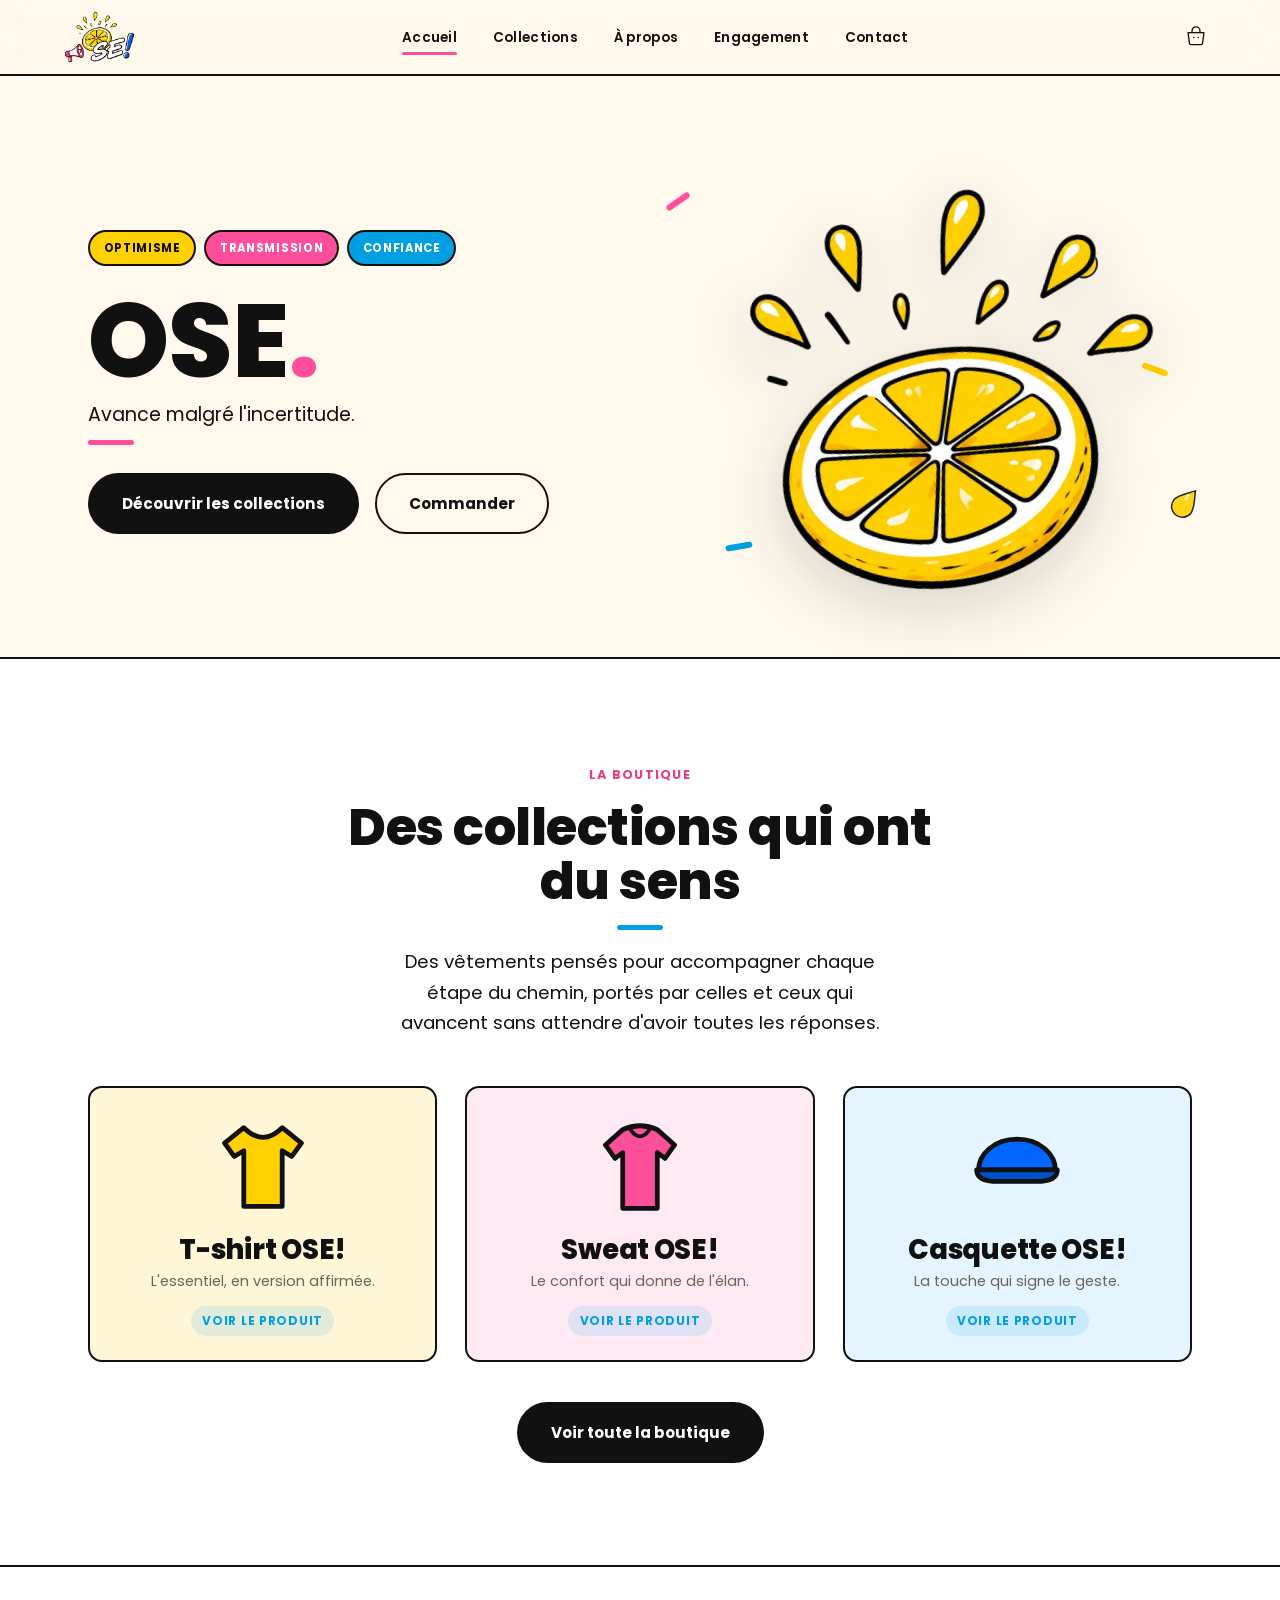
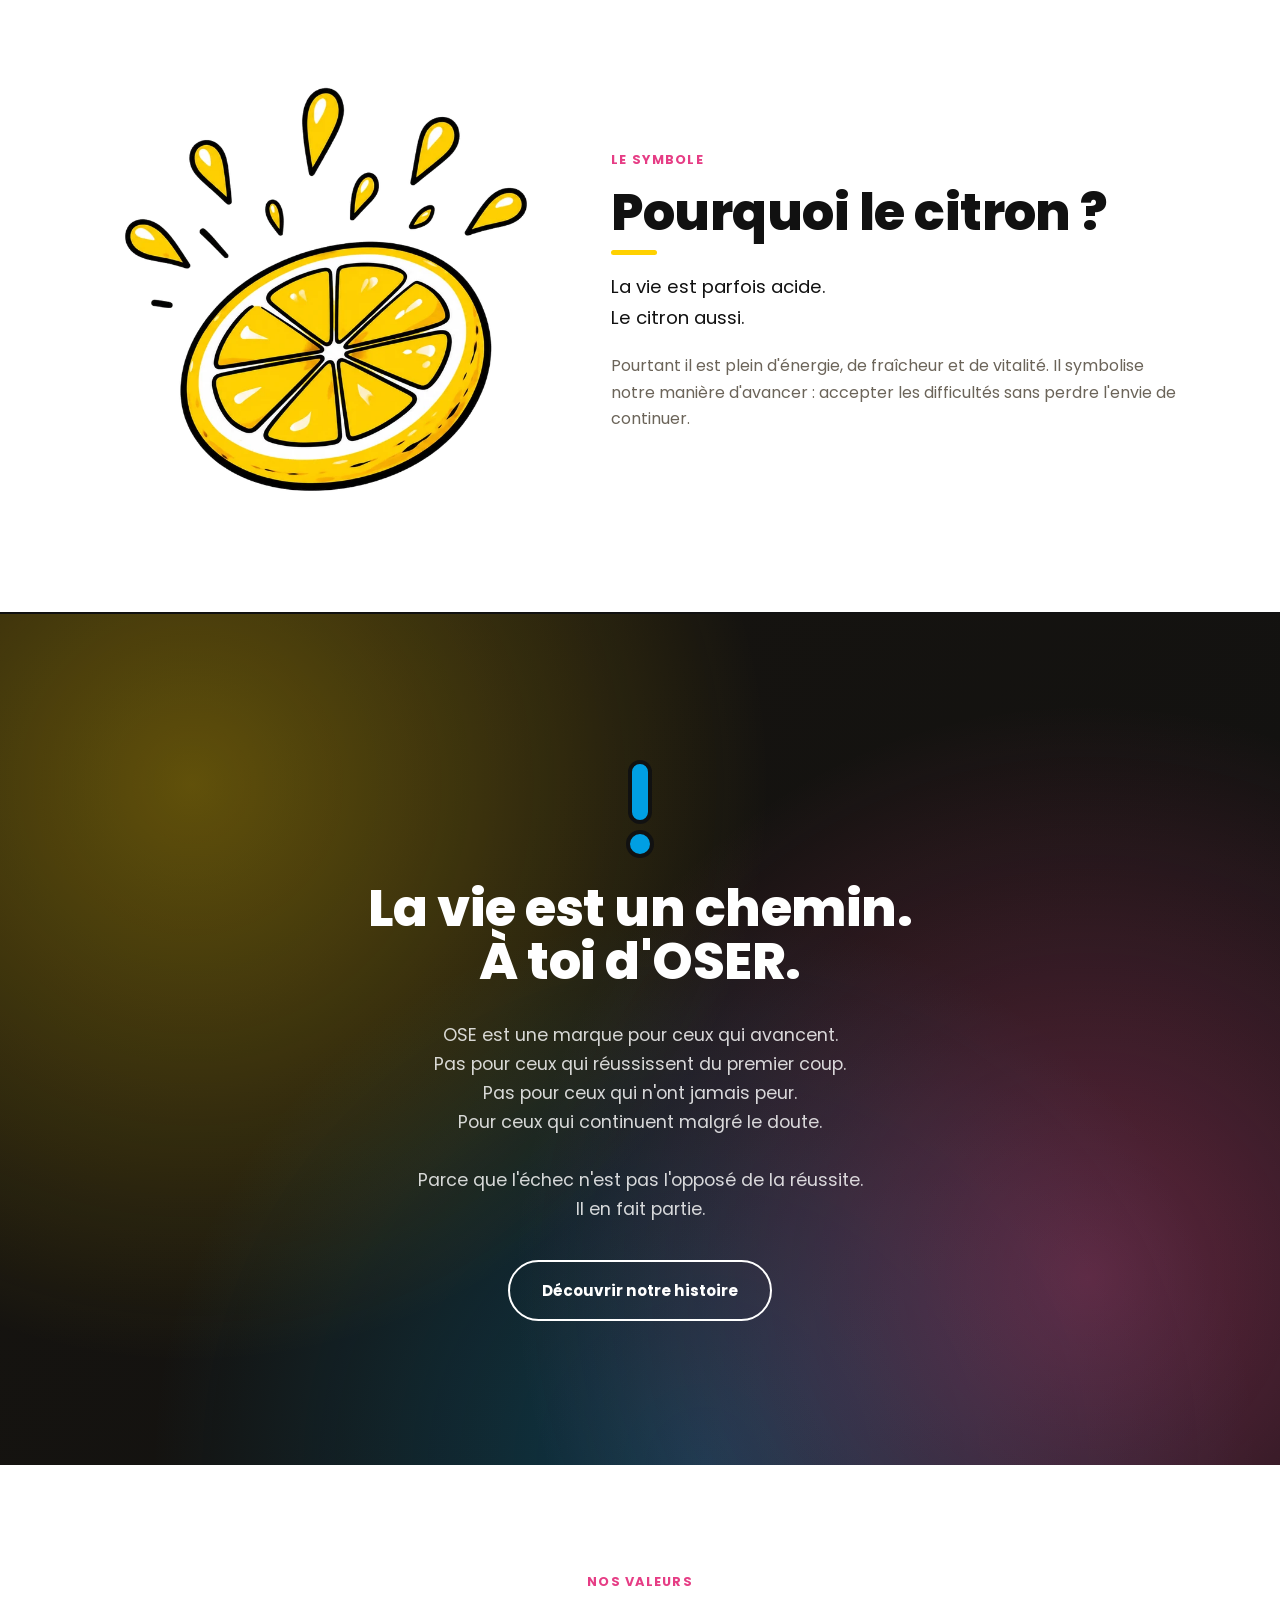
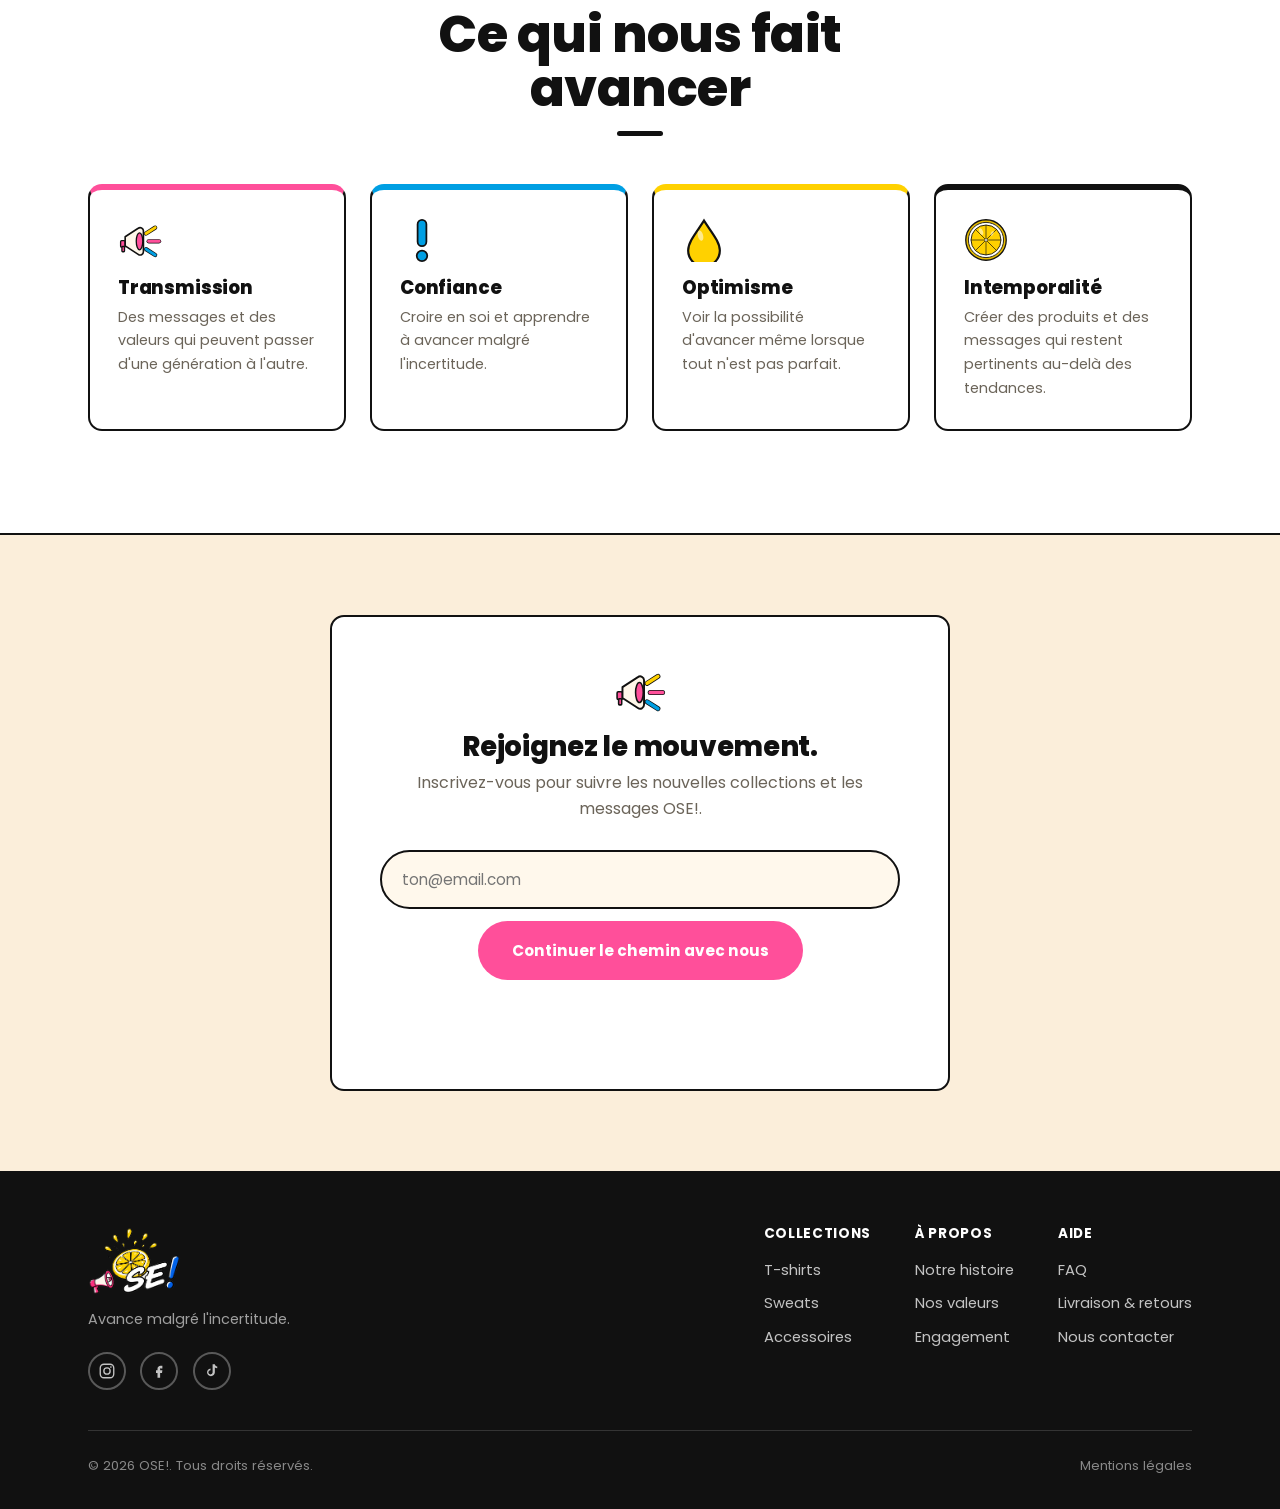
==== commit 7faa986f: "V2 direction artistique : système graphique OSE officiel + mouvement Aligne le site sur la planche D" ====
--- a/index.html
+++ b/index.html
@@ -48,18 +48,25 @@
 <section class="hero">
   <div class="container">
     <div class="hero-content">
-      <p class="eyebrow">
-        <svg width="16" height="16"><use href="/assets/icons.svg#icon-drop"/></svg>
-        Optimisme · Transmission · Confiance · Intemporalité
-      </p>
+      <div class="badge-row">
+        <span class="badge badge-yellow">Optimisme</span>
+        <span class="badge badge-pink">Transmission</span>
+        <span class="badge badge-blue">Confiance</span>
+      </div>
       <h1>OSE<span class="dot">.</span></h1>
       <p class="lead">Avance malgré l'incertitude.</p>
+      <span class="rule rule-pink"></span>
       <div class="hero-actions">
         <a href="#collections" class="btn btn-primary">Découvrir les collections</a>
         <a href="#achat" class="btn btn-outline">Commander</a>
       </div>
     </div>
     <div class="hero-visual" aria-hidden="true">
+      <svg class="dash dash-1 dash-pink"><use href="/assets/icons.svg#icon-dash"/></svg>
+      <svg class="dash dash-2 dash-yellow"><use href="/assets/icons.svg#icon-dash"/></svg>
+      <svg class="dash dash-3 dash-blue"><use href="/assets/icons.svg#icon-dash"/></svg>
+      <svg class="mini-drop mini-drop-1"><use href="/assets/icons.svg#icon-drop"/></svg>
+      <svg class="mini-drop mini-drop-2"><use href="/assets/icons.svg#icon-drop"/></svg>
       <picture>
         <source srcset="/assets/img/citron.webp" type="image/webp" />
         <img src="/assets/img/citron.png" alt="" class="lemon-hero" width="699" height="700" loading="eager" />
@@ -73,23 +80,24 @@
     <div class="section-head">
       <p class="eyebrow center">La boutique</p>
       <h2 class="center">Des collections qui ont du sens</h2>
+      <span class="rule rule-blue center"></span>
       <p class="lead center" style="margin: 0 auto;">Des vêtements pensés pour accompagner chaque étape du chemin, portés par celles et ceux qui avancent sans attendre d'avoir toutes les réponses.</p>
     </div>
 
     <div class="product-grid">
-      <a href="#achat" class="product-card">
+      <a href="#achat" class="product-card tint-yellow">
         <svg class="product-icon"><use href="/assets/icons.svg#icon-tshirt"/></svg>
         <h3>T-shirt OSE!</h3>
         <p class="muted">L'essentiel, en version affirmée.</p>
         <span class="tag">Voir le produit</span>
       </a>
-      <a href="#achat" class="product-card">
+      <a href="#achat" class="product-card tint-pink">
         <svg class="product-icon"><use href="/assets/icons.svg#icon-hoodie"/></svg>
         <h3>Sweat OSE!</h3>
         <p class="muted">Le confort qui donne de l'élan.</p>
         <span class="tag">Voir le produit</span>
       </a>
-      <a href="#achat" class="product-card">
+      <a href="#achat" class="product-card tint-blue">
         <svg class="product-icon"><use href="/assets/icons.svg#icon-cap"/></svg>
         <h3>Casquette OSE!</h3>
         <p class="muted">La touche qui signe le geste.</p>
@@ -108,30 +116,29 @@
     <div class="section-head">
       <p class="eyebrow center">Commander</p>
       <h2 class="center">La boutique OSE!</h2>
+      <span class="rule rule-pink center"></span>
       <p class="lead center" style="margin: 0 auto;">Paiement sécurisé, livraison suivie — commandez directement depuis le site.</p>
     </div>
 
     <!-- ============================================================
-         EMPLACEMENT SHOPIFY — À REMPLIR MANUELLEMENT
+         EMPLACEMENT SHOPIFY — À REMPLIR MANUELLEMENT (ne rien ajouter ici
+         qui doive rester invisible pour le public : ce commentaire n'est
+         lisible que dans le code, jamais sur le site).
          ============================================================
          Collez ici le code fourni par Shopify pour afficher vos produits
          et permettre l'achat (Admin Shopify → Paramètres → Applications
          et canaux de vente → Buy Button → « Générer un extrait de code »,
-         puis copier-coller tout le bloc <div> + <script> obtenu).
-
-         Remplacez tout le contenu du <div id="shopify-buy-button"> ci-dessous
-         (y compris le bloc "shopify-placeholder") par le code Shopify.
+         puis copier-coller tout le bloc <div> + <script> obtenu) À L'INTÉRIEUR
+         du <div id="shopify-buy-button"> ci-dessous.
+
+         Tant que ce <div> reste vide, toute la section "Achat" est
+         automatiquement masquée sur le site (voir style.css, règle
+         ".achat:has(#shopify-buy-button:empty)") : aucun bloc de développement
+         n'est donc visible par les visiteurs. Dès que le code Shopify est
+         collé, la section réapparaît avec les vrais produits.
          Voir README.md pour le détail des étapes.
          ============================================================ -->
-    <div id="shopify-buy-button" class="shopify-buy-button">
-
-      <div class="shopify-placeholder">
-        <svg class="shopify-placeholder-icon"><use href="/assets/icons.svg#icon-lemon"/></svg>
-        <h3>Emplacement réservé à la boutique Shopify</h3>
-        <p>Ce bloc est prêt à recevoir le code d'achat généré par Shopify (Buy Button).<br>Collez-le ici pour afficher vos produits et activer le paiement.</p>
-      </div>
-
-    </div>
+    <div id="shopify-buy-button" class="shopify-buy-button"></div>
     <!-- ============================================================
          FIN DE L'EMPLACEMENT SHOPIFY
          ============================================================ -->
@@ -148,6 +155,7 @@
     <div class="why-lemon-content">
       <p class="eyebrow">Le symbole</p>
       <h2>Pourquoi le citron&nbsp;?</h2>
+      <span class="rule rule-yellow"></span>
       <p class="lead">La vie est parfois acide.<br>Le citron aussi.</p>
       <p>Pourtant il est plein d'énergie, de fraîcheur et de vitalité. Il symbolise notre manière d'avancer&nbsp;: accepter les difficultés sans perdre l'envie de continuer.</p>
     </div>
@@ -175,24 +183,25 @@
     <div class="section-head">
       <p class="eyebrow center">Nos valeurs</p>
       <h2 class="center">Ce qui nous fait avancer</h2>
+      <span class="rule rule-black center"></span>
     </div>
     <div class="values-grid">
-      <div class="value-card">
+      <div class="value-card value-pink">
         <svg class="icon"><use href="/assets/icons.svg#icon-megaphone"/></svg>
         <h3>Transmission</h3>
         <p class="muted">Des messages et des valeurs qui peuvent passer d'une génération à l'autre.</p>
       </div>
-      <div class="value-card">
+      <div class="value-card value-blue">
         <svg class="icon"><use href="/assets/icons.svg#icon-bang"/></svg>
         <h3>Confiance</h3>
         <p class="muted">Croire en soi et apprendre à avancer malgré l'incertitude.</p>
       </div>
-      <div class="value-card">
+      <div class="value-card value-yellow">
         <svg class="icon"><use href="/assets/icons.svg#icon-drop"/></svg>
         <h3>Optimisme</h3>
         <p class="muted">Voir la possibilité d'avancer même lorsque tout n'est pas parfait.</p>
       </div>
-      <div class="value-card">
+      <div class="value-card value-black">
         <svg class="icon"><use href="/assets/icons.svg#icon-lemon"/></svg>
         <h3>Intemporalité</h3>
         <p class="muted">Créer des produits et des messages qui restent pertinents au-delà des tendances.</p>
--- a/style.css
+++ b/style.css
@@ -11,6 +11,7 @@
   --yellow-dark: #E6BC00;
   --blue:        #0066FF;
   --blue-dark:   #0052CC;
+  --blue-ose:    #009FE3; /* bleu de référence planche DA — éléments graphiques OSE (point d'exclamation, ondes) */
   --black:       #111111;
   --cream:       #FFF8EC;
   --cream-alt:   #FBEEDA;
@@ -74,6 +75,37 @@
 .center { text-align: center; }
 h2.center { margin: 0 auto 1rem; }
 .section-head { text-align: center; max-width: 620px; margin: 0 auto 3rem; }
+
+/* ── SYSTÈME GRAPHIQUE OSE : traits de soulignement + accents ── */
+.rule {
+  display: block; width: 46px; height: 5px; border-radius: var(--radius-pill);
+  margin: .6rem 0 1.1rem;
+}
+.center .rule, .rule.center { margin-left: auto; margin-right: auto; }
+.rule-pink   { background: var(--pink); }
+.rule-yellow { background: var(--yellow); }
+.rule-blue   { background: var(--blue-ose); }
+.rule-black  { background: var(--black); }
+
+.dash {
+  position: absolute;
+  width: 34px; height: 9px;
+  pointer-events: none;
+}
+.dash-pink   { color: var(--pink); }
+.dash-yellow { color: var(--yellow); }
+.dash-blue   { color: var(--blue-ose); }
+
+.badge-row { display: flex; flex-wrap: wrap; gap: .5rem; margin-bottom: 1.25rem; }
+.badge {
+  display: inline-flex; align-items: center; gap: .4rem;
+  font-size: .72rem; font-weight: 700; letter-spacing: .06em; text-transform: uppercase;
+  padding: .4rem .85rem; border-radius: var(--radius-pill); border: 2px solid var(--black);
+  background: var(--white);
+}
+.badge-pink   { background: var(--pink); color: var(--white); border-color: var(--black); }
+.badge-yellow { background: var(--yellow); color: var(--black); border-color: var(--black); }
+.badge-blue   { background: var(--blue-ose); color: var(--white); border-color: var(--black); }
 
 /* ── Buttons ── */
 .btn {
@@ -159,24 +191,39 @@
   overflow: hidden;
 }
 .hero .container {
+  position: relative;
   display: grid; grid-template-columns: 1.1fr 1fr; gap: 2rem; align-items: center;
 }
-.hero-content { position: relative; z-index: 2; }
-.hero h1 { margin-bottom: 1rem; }
+.hero-content { position: relative; z-index: 3; }
+.hero h1 { margin-bottom: .25rem; }
 .hero h1 .dot { color: var(--pink); }
-.hero .lead { margin-bottom: 2.25rem; font-size: 1.2rem; }
+.hero .lead { margin-bottom: .5rem; font-size: 1.2rem; }
+.hero-actions { margin-top: 1.75rem; display: flex; gap: 1rem; flex-wrap: wrap; }
+
 .hero-visual {
-  position: relative; display: flex; align-items: center; justify-content: center;
-  min-height: 320px;
-}
-.hero-visual .lemon-hero { width: min(360px, 80%); position: relative; z-index: 2; }
-.hero-visual .drop {
-  position: absolute; z-index: 1;
-}
+  position: relative; display: flex; align-items: center; justify-content: flex-end;
+  min-height: 320px; z-index: 2;
+}
+.hero-visual .lemon-hero {
+  width: min(420px, 92%);
+  position: relative; z-index: 2;
+  transform: rotate(8deg) translateX(12%);
+  filter: drop-shadow(0 18px 30px rgba(17,17,17,.16));
+}
+.hero-visual .dash { z-index: 1; }
+.hero-visual .dash-1 { top: 6%;  left: -4%;  transform: rotate(-35deg); }
+.hero-visual .dash-2 { top: 46%; right: 4%;  transform: rotate(20deg); }
+.hero-visual .dash-3 { bottom: 10%; left: 8%; transform: rotate(-10deg); }
+.hero-visual .mini-drop { position: absolute; width: 38px; z-index: 1; opacity: .9; }
+.hero-visual .mini-drop-1 { top: 2%;   right: 18%; transform: rotate(-15deg); }
+.hero-visual .mini-drop-2 { bottom: 4%; right: -2%; width: 30px; transform: rotate(40deg); }
+
 @media (max-width: 900px) {
   .hero .container { grid-template-columns: 1fr; text-align: center; }
   .hero .lead { margin-left: auto; margin-right: auto; }
-  .hero-visual { order: -1; min-height: 240px; }
+  .hero-actions { justify-content: center; }
+  .hero-visual { order: -1; min-height: 260px; justify-content: center; }
+  .hero-visual .lemon-hero { transform: rotate(6deg); }
 }
 
 /* ── COLLECTIONS (aperçu produits) ── */
@@ -193,31 +240,31 @@
   transition: transform var(--transition);
 }
 .product-card:hover { transform: translateY(-6px); }
+.product-card.tint-pink   { background: #FFEAF4; }
+.product-card.tint-yellow { background: #FFF6D8; }
+.product-card.tint-blue   { background: #E4F5FF; }
 .product-card .product-icon { width: 96px; height: 96px; margin: 0 auto 1.25rem; }
 .product-card h3 { margin-bottom: .35rem; }
 .product-card .tag {
   display: inline-block; margin-top: .75rem;
   font-size: .75rem; font-weight: 700; letter-spacing: .06em; text-transform: uppercase;
-  color: var(--blue); background: rgba(0,102,255,.1); padding: .3rem .7rem; border-radius: var(--radius-pill);
+  color: var(--blue-ose); background: rgba(0,159,227,.12); padding: .3rem .7rem; border-radius: var(--radius-pill);
 }
 @media (max-width: 760px) {
   .product-grid { grid-template-columns: 1fr; }
 }
 .collections-cta { text-align: center; }
 
-/* ── SECTION ACHAT (Shopify) ── */
+/* ── SECTION ACHAT (Shopify) ──
+   Tant qu'aucun code Shopify n'a été collé dans #shopify-buy-button, la section
+   entière reste masquée : aucun contenu de développement ne doit être visible
+   par les visiteurs. Dès qu'un code Shopify (Buy Button) est collé dedans, la
+   section réapparaît automatiquement avec les produits. */
 .achat { padding: clamp(4rem, 8vw, 6.5rem) 0; background: var(--cream-alt); scroll-margin-top: var(--nav-h); border-bottom: 2px solid var(--black); }
+.achat:has(#shopify-buy-button:empty) { display: none; }
 .shopify-buy-button { min-height: 200px; }
 /* Le code Shopify collé ici (Buy Button) injecte ses propres cartes produit */
 .shopify-buy-frame--product { border-radius: var(--radius) !important; }
-.shopify-placeholder {
-  max-width: 620px; margin: 0 auto; text-align: center;
-  background: var(--white); border: 2px dashed var(--black); border-radius: var(--radius);
-  padding: clamp(2.5rem, 6vw, 3.5rem) clamp(1.5rem, 5vw, 3rem);
-}
-.shopify-placeholder-icon { width: 64px; height: 64px; margin: 0 auto 1.25rem; }
-.shopify-placeholder h3 { margin-bottom: .75rem; }
-.shopify-placeholder p { max-width: 44ch; margin: 0 auto; }
 
 /* ── POURQUOI LE CITRON ── */
 .why-lemon { padding: clamp(4rem, 9vw, 7rem) 0; background: var(--white); border-bottom: 2px solid var(--black); }
@@ -255,8 +302,9 @@
   position: relative;
   padding: clamp(5rem, 12vw, 9rem) 0;
   background:
-    radial-gradient(circle at 15% 20%, rgba(255,209,0,.35), transparent 45%),
-    radial-gradient(circle at 85% 80%, rgba(255,79,154,.35), transparent 45%),
+    radial-gradient(circle at 15% 20%, rgba(255,209,0,.32), transparent 45%),
+    radial-gradient(circle at 85% 78%, rgba(255,79,154,.32), transparent 45%),
+    radial-gradient(circle at 55% 100%, rgba(0,159,227,.28), transparent 50%),
     linear-gradient(135deg, #17140F, var(--black));
   color: var(--white);
   text-align: center;
@@ -293,7 +341,11 @@
 }
 
 .values-grid { display: grid; grid-template-columns: repeat(3, 1fr); gap: 1.5rem; margin-top: 2.5rem; }
-.value-card { border: 2px solid var(--black); border-radius: var(--radius); padding: 1.75rem; background: var(--white); }
+.value-card { border: 2px solid var(--black); border-radius: var(--radius); padding: 1.75rem; background: var(--white); border-top-width: 6px; }
+.value-card.value-pink   { border-top-color: var(--pink); }
+.value-card.value-blue   { border-top-color: var(--blue-ose); }
+.value-card.value-yellow { border-top-color: var(--yellow); }
+.value-card.value-black  { border-top-color: var(--black); }
 .value-card .icon { width: 44px; height: 44px; margin-bottom: 1rem; }
 .value-card h3 { margin-bottom: .5rem; font-size: 1.15rem; }
 @media (max-width: 760px) { .values-grid { grid-template-columns: 1fr; } }
